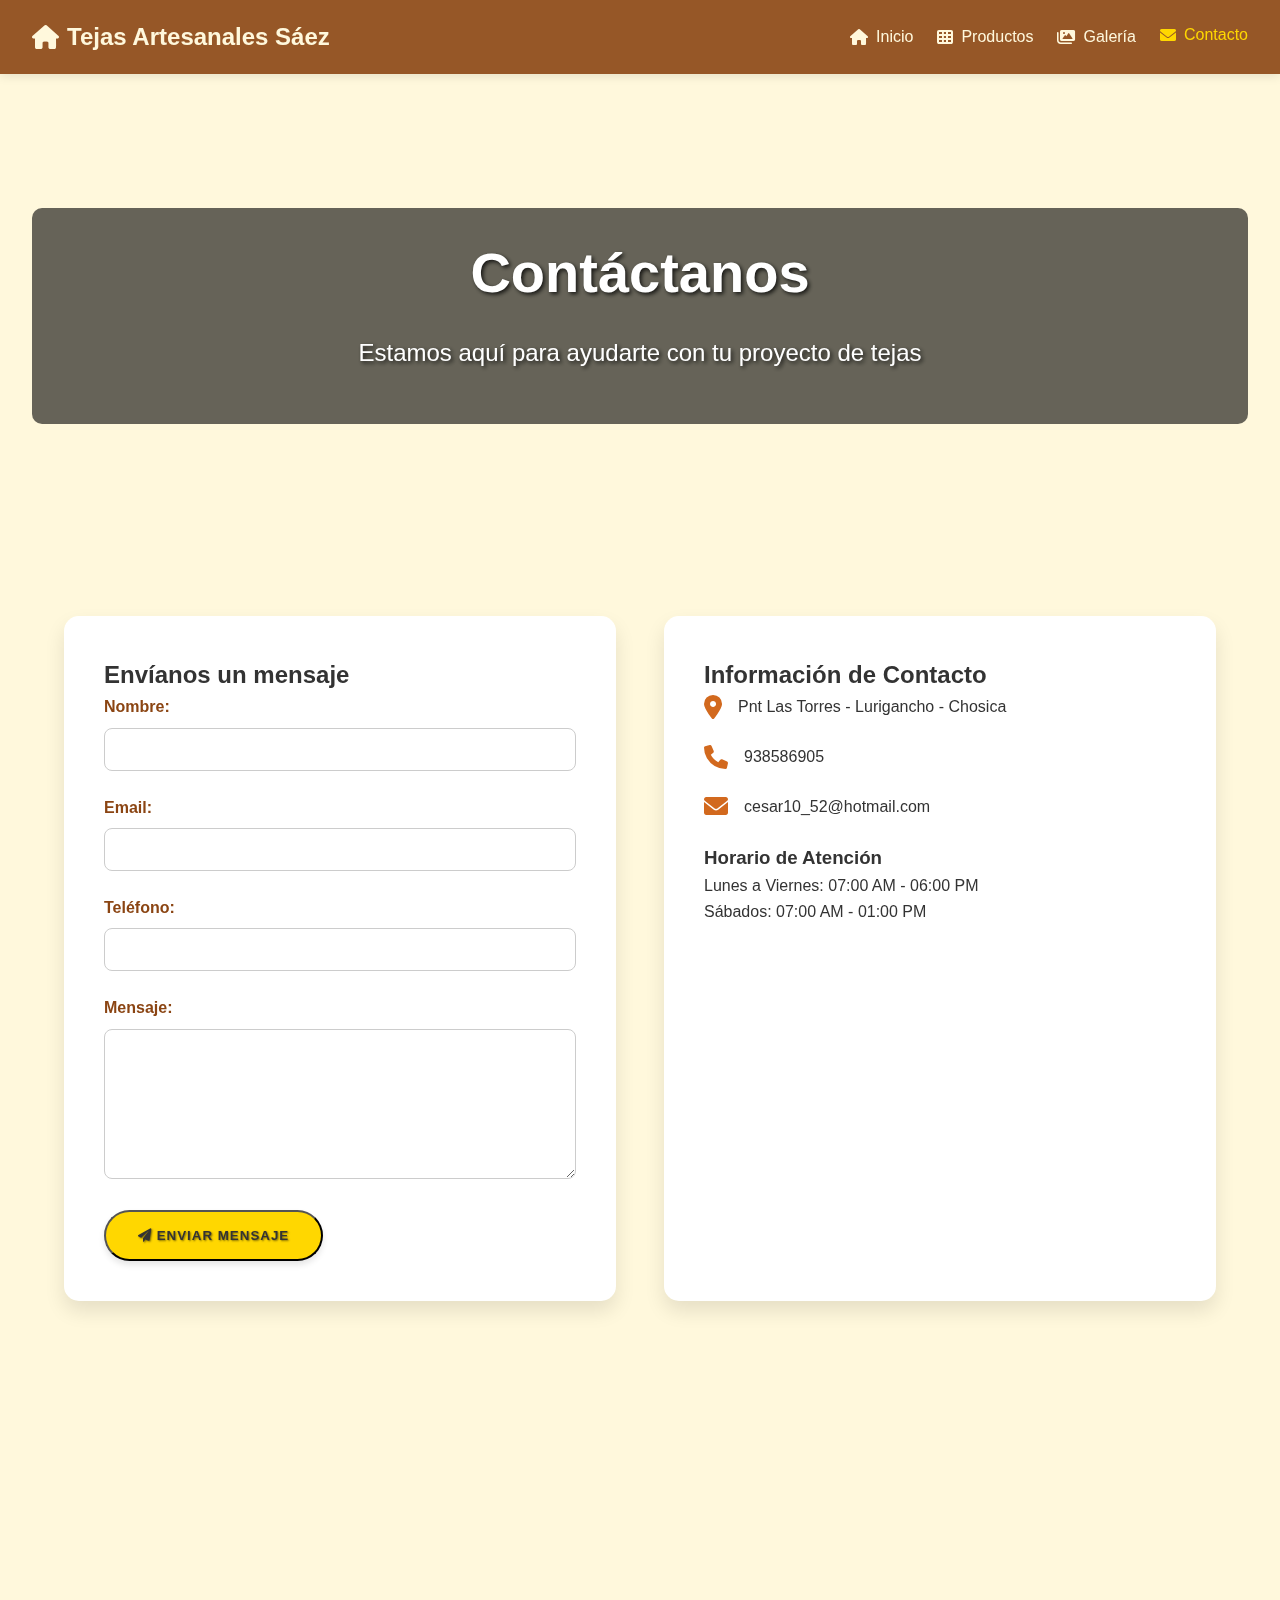
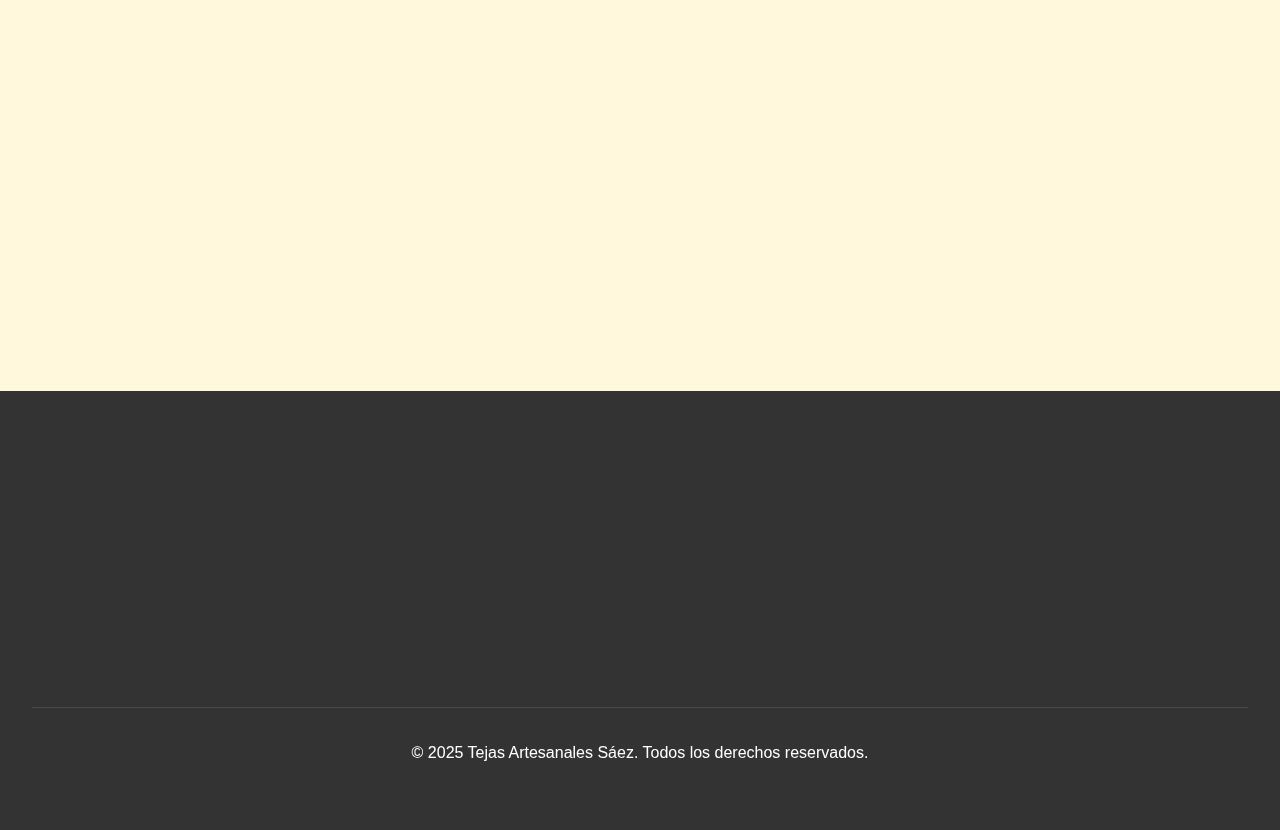
==== contacto.html @ ce658ca9 "Subiendo mi página web" ====
<!DOCTYPE html>
<html lang="es">
<head>
    <meta charset="UTF-8">
    <meta name="viewport" content="width=device-width, initial-scale=1.0">
    <title>Tejas Artesanales - Contacto</title>
    <link rel="stylesheet" href="estilos.css">
    <link rel="stylesheet" href="https://cdnjs.cloudflare.com/ajax/libs/font-awesome/6.0.0-beta3/css/all.min.css">
    <link href="https://unpkg.com/aos@2.3.1/dist/aos.css" rel="stylesheet">
</head>
<body>
    <header>
        <nav>
            <div class="logo">
                <i class="fas fa-home"></i>
                Tejas Artesanales Sáez
            </div>
            <ul class="menu">
                <li><a href="index.html"><i class="fas fa-home"></i> Inicio</a></li>
                <li><a href="productos.html"><i class="fas fa-th"></i> Productos</a></li>
                <li><a href="galeria.html"><i class="fas fa-images"></i> Galería</a></li>
                <li><a href="contacto.html" class="activo"><i class="fas fa-envelope"></i> Contacto</a></li>
            </ul>
            <div class="menu-movil">
                <i class="fas fa-bars"></i>
            </div>
        </nav>
    </header>

    <main>
        <section class="hero contacto-hero">
            <div class="hero-content" data-aos="fade-up">
                <h1>Contáctanos</h1>
                <p>Estamos aquí para ayudarte con tu proyecto de tejas</p>
            </div>
        </section>

        <section class="contacto-contenido">
            <div class="container">
                <div class="contacto-grid">
                    <div class="formulario-contacto" data-aos="fade-right">
                        <h2>Envíanos un mensaje</h2>
                        <form id="formulario-contacto">
                            <div class="campo-formulario">
                                <label for="nombre">Nombre:</label>
                                <input type="text" id="nombre" name="nombre" required>
                            </div>
                            <div class="campo-formulario">
                                <label for="email">Email:</label>
                                <input type="email" id="email" name="email" required>
                            </div>
                            <div class="campo-formulario">
                                <label for="telefono">Teléfono:</label>
                                <input type="tel" id="telefono" name="telefono">
                            </div>
                            <div class="campo-formulario">
                                <label for="mensaje">Mensaje:</label>
                                <textarea id="mensaje" name="mensaje" required></textarea>
                            </div>
                            <button type="submit" class="btn-principal"><i class="fas fa-paper-plane"></i> Enviar Mensaje</button>
                        </form>
                    </div>
                    <div class="info-contacto" data-aos="fade-left">
                        <h2>Información de Contacto</h2>
                        <ul>
                            <li><i class="fas fa-map-marker-alt"></i> Pnt Las Torres - Lurigancho - Chosica</li>
                            <li><i class="fas fa-phone"></i> 938586905</li>
                            <li><i class="fas fa-envelope"></i> cesar10_52@hotmail.com</li>
                        </ul>
                        <h3>Horario de Atención</h3>
                        <p>Lunes a Viernes: 07:00 AM - 06:00 PM</p>
                        <p>Sábados: 07:00 AM - 01:00 PM</p>
                    </div>
                </div>
            </div>
        </section>

        <section class="mapa" data-aos="zoom-in">
            <div class="map-container">
                <iframe src="https://www.google.com/maps/embed?pb=!1m18!1m12!1m3!1d487.8236765946471!2d-76.91838519786542!3d-12.002887112597382!2m3!1f0!2f0!3f0!3m2!1i1024!2i768!4f13.1!3m3!1m2!1s0x9105c5800a566ac7%3A0xb0b5eb78e31c6f57!2sPUENTE%20LAS%20TORRES!5e0!3m2!1ses-419!2spe!4v1739233229755!5m2!1ses-419!2spe" 
                    loading="lazy" 
                    referrerpolicy="no-referrer-when-downgrade">
                </iframe>
            </div>            
        </section>
    </main>

    <footer>
        <div class="footer-contenido">
            <div class="footer-seccion" data-aos="fade-right">
                <h3>Tejas Artesanales Sáez</h3>
                <p>Creando belleza y protección para tu hogar desde 1990.</p>
            </div>
            <div class="footer-seccion" data-aos="fade-up">
                <h3>Enlaces Rápidos</h3>
                <ul>
                    <li><a href="index.html"><i class="fas fa-home"></i> Inicio</a></li>
                    <li><a href="productos.html"><i class="fas fa-th"></i> Productos</a></li>
                    <li><a href="galeria.html"><i class="fas fa-images"></i> Galería</a></li>
                    <li><a href="contacto.html"><i class="fas fa-envelope"></i> Contacto</a></li>
                </ul>
            </div>
            <div class="footer-seccion" data-aos="fade-up">
                <h3>Contacto</h3>
                <p><i class="fas fa-envelope"></i> cesar10_52@hotmail.com</p>
                <p><i class="fas fa-phone"></i> 938586905</p>
                <p><i class="fas fa-phone"></i> 934498803</p>
            </div>
        </div>
        <div class="footer-inferior">
            <p>&copy; 2025 Tejas Artesanales Sáez. Todos los derechos reservados.</p>
        </div>
    </footer>

    <script src="https://unpkg.com/aos@2.3.1/dist/aos.js"></script>
    <script src="script.js"></script>
</body>
</html>
---- estilos.css ----
/* Estilos generales */
:root {
    --color-primario: #8B4513;
    --color-secundario: #D2691E;
    --color-acento: #FFD700;
    --color-fondo: #FFF8DC;
    --color-texto: #333;
    --color-blanco: #FFFFFF;
    --color-gris-claro: #F5F5F5;
    --color-gris-oscuro: #333333;
}

* {
    margin: 0;
    padding: 0;
    box-sizing: border-box;
}

body {
    font-family: 'Arial', sans-serif;
    line-height: 1.6;
    color: var(--color-texto);
    background-color: var(--color-fondo);
}

.container {
    width: 90%;
    max-width: 1200px;
    margin: 0 auto;
}

/* Encabezado y navegación */
header {
    background-color: rgba(139, 69, 19, 0.9);
    padding: 1rem 0;
    position: fixed;
    width: 100%;
    top: 0;
    z-index: 1000;
    box-shadow: 0 2px 10px rgba(0, 0, 0, 0.1);
    transition: all 0.5s ease;
}

header.scrolled {
    background-color: rgba(139, 69, 19, 0.95);
    padding: 0.5rem 0;
}

nav {
    display: flex;
    justify-content: space-between;
    align-items: center;
    padding: 0 2rem;
}

.logo {
    font-size: 1.5rem;
    font-weight: bold;
    color: var(--color-fondo);
    display: flex;
    align-items: center;
    transition: all 0.3s ease;
}

.logo i {
    margin-right: 0.5rem;
    transition: transform 0.3s ease;
}

.logo:hover i {
    transform: rotate(360deg);
}

.menu {
    display: flex;
    list-style: none;
}

.menu li {
    margin-left: 1.5rem;
}

.menu a {
    color: var(--color-fondo);
    text-decoration: none;
    transition: all 0.3s ease;
    display: flex;
    align-items: center;
    position: relative;
    padding: 0.5rem 0;
}

.menu a i {
    margin-right: 0.5rem;
}

.menu a::after {
    content: '';
    position: absolute;
    bottom: 0;
    left: 0;
    width: 0;
    height: 2px;
    background-color: var(--color-acento);
    transition: width 0.3s ease;
}

.menu a:hover::after, .menu a.activo::after {
    width: 100%;
}

.menu a:hover, .menu a.activo {
    color: var(--color-acento);
    transform: translateY(-2px);
}

.menu-movil {
    display: none;
    color: var(--color-fondo);
    font-size: 1.5rem;
    cursor: pointer;
    transition: all 0.3s ease;
}

.menu-movil:hover {
    color: var(--color-acento);
    transform: scale(1.1);
}

/* Secciones principales */
main {
    margin-top: 80px;
}

.hero {
    position: relative;
    color: var(--color-blanco);
    text-align: center;
    padding: 8rem 2rem;
    overflow: hidden;
}

.hero::before {
    content: '';
    position: absolute;
    top: 0;
    left: 0;
    width: 100%;
    height: 100%;
    background-image: url('https://www.niasa.com.mx/wp-content/uploads/2021/08/Colocacion-de-teja-en-techos-con-Admaster-Teja-y-Block-de-Niasa-2-blog-niasa-1024x683.jpg');
    background-size: cover;
    background-position: center;
    background-attachment: fixed;
    filter: brightness(0.7);
    z-index: -1;
    animation: zoomBackground 20s infinite alternate;
}

@keyframes zoomBackground {
    0% {
        transform: scale(1);
    }
    100% {
        transform: scale(1.1);
    }
}

.hero-content {
    position: relative;
    z-index: 1;
}

.hero h1 {
    font-size: 3.5rem;
    margin-bottom: 1rem;
    text-shadow: 2px 2px 4px rgba(0, 0, 0, 0.5);
    animation: fadeInUp 1s ease;
}

.hero p {
    font-size: 1.5rem;
    margin-bottom: 2rem;
    text-shadow: 1px 1px 2px rgba(0, 0, 0, 0.5);
    animation: fadeInUp 1s ease 0.5s both;
}

@keyframes fadeInUp {
    from {
        opacity: 0;
        transform: translateY(20px);
    }
    to {
        opacity: 1;
        transform: translateY(0);
    }
}

.btn-principal, .btn-secundario {
    display: inline-block;
    padding: 1rem 2rem;
    border-radius: 50px;
    text-decoration: none;
    font-weight: bold;
    transition: all 0.3s ease;
    text-transform: uppercase;
    letter-spacing: 1px;
    position: relative;
    overflow: hidden;
    z-index: 1;
}

.btn-principal {
    background-color: var(--color-acento);
    color: var(--color-texto);
    box-shadow: 0 4px 6px rgba(0, 0, 0, 0.1);
}

.btn-secundario {
    background-color: transparent;
    color: var(--color-blanco);
    border: 2px solid var(--color-blanco);
}

.btn-principal::before, .btn-secundario::before {
    content: '';
    position: absolute;
    top: 0;
    left: -100%;
    width: 100%;
    height: 100%;
    background: linear-gradient(120deg, transparent, rgba(255, 255, 255, 0.3), transparent);
    transition: all 0.5s ease;
    z-index: -1;
}

.btn-principal:hover::before, .btn-secundario:hover::before {
    left: 100%;
}

.btn-principal:hover, .btn-secundario:hover {
    transform: translateY(-3px);
    box-shadow: 0 6px 8px rgba(0, 0, 0, 0.2);
}

/* Características */
.caracteristicas {
    padding: 6rem 2rem;
    background-color: var(--color-blanco);
    position: relative;
    overflow: hidden;
}

.caracteristicas::before {
    content: '';
    position: absolute;
    top: -50px;
    left: -50px;
    width: 100px;
    height: 100px;
    background-color: var(--color-acento);
    border-radius: 50%;
    opacity: 0.1;
}

.caracteristicas::after {
    content: '';
    position: absolute;
    bottom: -50px;
    right: -50px;
    width: 150px;
    height: 150px;
    background-color: var(--color-secundario);
    border-radius: 50%;
    opacity: 0.1;
}

.caracteristicas h2 {
    text-align: center;
    margin-bottom: 3rem;
    font-size: 2.5rem;
    color: var(--color-primario);
    position: relative;
}

.caracteristicas h2::after {
    content: '';
    position: absolute;
    bottom: -10px;
    left: 50%;
    transform: translateX(-50%);
    width: 50px;
    height: 3px;
    background-color: var(--color-acento);
}

.caracteristicas-grid {
    display: grid;
    grid-template-columns: repeat(auto-fit, minmax(300px, 1fr));
    gap: 3rem;
}

.caracteristica {
    text-align: center;
    padding: 2rem;
    background-color: var(--color-gris-claro);
    border-radius: 15px;
    box-shadow: 0 10px 20px rgba(0, 0, 0, 0.1);
    transition: all 0.3s ease;
    position: relative;
    overflow: hidden;
}

.caracteristica::before {
    content: '';
    position: absolute;
    top: -50%;
    left: -50%;
    width: 200%;
    height: 200%;
    background: radial-gradient(circle, rgba(255,255,255,0.8) 0%, rgba(255,255,255,0) 70%);
    transform: rotate(45deg);
    transition: all 0.5s ease;
    opacity: 0;
}

.caracteristica:hover::before {
    opacity: 1;
    transform: rotate(45deg) translate(50%, 50%);
}

.caracteristica:hover {
    transform: translateY(-10px) scale(1.03);
    box-shadow: 0 15px 30px rgba(0, 0, 0, 0.2);
}

.caracteristica i {
    font-size: 3rem;
    color: var(--color-secundario);
    margin-bottom: 1.5rem;
    transition: all 0.3s ease;
}

.caracteristica:hover i {
    transform: scale(1.2);
    color: var(--color-primario);
}

.caracteristica h3 {
    font-size: 1.5rem;
    margin-bottom: 1rem;
    color: var(--color-primario);
    transition: all 0.3s ease;
}

.caracteristica:hover h3 {
    color: var(--color-secundario);
}

/* Llamada a la acción */
.cta {
    background-color: var(--color-secundario);
    color: var(--color-blanco);
    text-align: center;
    padding: 6rem 2rem;
    position: relative;
    overflow: hidden;
}

.cta::before {
    content: '';
    position: absolute;
    top: -50%;
    left: -50%;
    width: 200%;
    height: 200%;
    background: radial-gradient(circle, rgba(255,255,255,0.2) 0%, rgba(255,255,255,0) 70%);
    transform: rotate(45deg);
    z-index: 1;
    animation: ctaGlow 10s infinite linear;
}

@keyframes ctaGlow {
    0% {
        transform: rotate(0deg);
    }
    100% {
        transform: rotate(360deg);
    }
}

.cta h2 {
    font-size: 3rem;
    margin-bottom: 1rem;
    position: relative;
    z-index: 2;
}

.cta p {
    font-size: 1.5rem;
    margin-bottom: 2rem;
    position: relative;
    z-index: 2;
}

/* Footer */
footer {
    background-color: var(--color-gris-oscuro);
    color: var(--color-blanco);
    padding: 4rem 2rem;
    position: relative;
    overflow: hidden;
}

footer::before {
    content: '';
    position: absolute;
    top: 0;
    left: 0;
    width: 100%;
    height: 100%;
    background: url('ruta-a-tu-imagen-de-textura.jpg');
    opacity: 0.05;
    z-index: 0;
}

.footer-contenido {
    display: flex;
    justify-content: space-between;
    flex-wrap: wrap;
    position: relative;
    z-index: 1;
}

.footer-seccion {
    flex: 1;
    margin-bottom: 2rem;
    min-width: 200px;
}

.footer-seccion h3 {
    margin-bottom: 1rem;
    font-size: 1.5rem;
    color: var(--color-acento);
    position: relative;
    display: inline-block;
}

.footer-seccion h3::after {
    content: '';
    position: absolute;
    bottom: -5px;
    left: 0;
    width: 0;
    height: 2px;
    background-color: var(--color-acento);
    transition: width 0.3s ease;
}

.footer-seccion:hover h3::after {
    width: 100%;
}

.footer-seccion ul {
    list-style: none;
}

.footer-seccion ul li {
    margin-bottom: 0.5rem;
}

.footer-seccion a {
    color: var(--color-blanco);
    text-decoration: none;
    transition: all 0.3s ease;
    display: inline-block;
}

.footer-seccion a:hover {
    color: var(--color-acento);
    transform: translateX(5px);
}

.redes-sociales a {
    display: inline-block;
    margin-right: 1rem;
    font-size: 1.5rem;
    color: var(--color-blanco);
    transition: all 0.3s ease;
}

.redes-sociales a:hover {
    color: var(--color-acento);
    transform: translateY(-3px) scale(1.2);
}

.footer-inferior {
    text-align: center;
    margin-top: 2rem;
    padding-top: 2rem;
    border-top: 1px solid rgba(255, 255, 255, 0.1);
    position: relative;
    z-index: 1;
}

/* Página de Productos */
.productos-hero {
    background-image: url('https://example.com/imagen-productos.jpg');
    background-size: cover;
    background-position: center;
    background-attachment: fixed;
}

.catalogo {
    padding: 4rem 0;
    background-color: var(--color-fondo);
}

.filtros {
    display: flex;
    justify-content: center;
    margin-bottom: 2rem;
    flex-wrap: wrap;
}

.filtro-btn {
    background-color: var(--color-gris-claro);
    border: none;
    padding: 0.8rem 1.5rem;
    margin: 0.5rem;
    cursor: pointer;
    transition: all 0.3s ease;
    border-radius: 25px;
    font-weight: bold;
    color: var(--color-texto);
    box-shadow: 0 2px 5px rgba(0, 0, 0, 0.1);
}

.filtro-btn:hover {
    background-color: var(--color-acento);
    color: var(--color-blanco);
    transform: translateY(-2px);
    box-shadow: 0 4px 8px rgba(0, 0, 0, 0.2);
}

.filtro-btn.activo {
    background-color: var(--color-primario);
    color: var(--color-blanco);
}

.productos-grid {
    display: grid;
    grid-template-columns: repeat(auto-fit, minmax(250px, 1fr));
    gap: 2rem;
}

.producto {
    background-color: var(--color-blanco);
    border-radius: 15px;
    overflow: hidden;
    box-shadow: 0 4px 10px rgba(0, 0, 0, 0.1);
    transition: all 0.3s ease;
    position: relative;
}

.producto:hover {
    transform: translateY(-10px);
    box-shadow: 0 10px 20px rgba(0, 0, 0, 0.2);
}

.producto img {
    width: 100%;
    height: 250px;
    object-fit: cover;
    transition: all 0.5s ease;
}

.producto:hover img {
    transform: scale(1.1);
}

.producto-info {
    padding: 1.5rem;
}

.producto h3 {
    font-size: 1.4rem;
    margin-bottom: 0.5rem;
    color: var(--color-primario);
}

.producto p {
    color: var(--color-texto);
    font-size: 0.9rem;
    margin-bottom: 1rem;
}

.btn-producto {
    display: inline-block;
    background-color: var(--color-secundario);
    color: var(--color-blanco);
    padding: 0.7rem 1.5rem;
    text-decoration: none;
    border-radius: 25px;
    transition: all 0.3s ease;
    font-weight: bold;
}

.btn-producto:hover {
    background-color: var(--color-primario);
    transform: translateY(-2px);
}

/* Página de Galería */
.galeria-hero {
    background-image: url('https://example.com/imagen-galeria.jpg');
    background-size: cover;
    background-position: center;
    background-attachment: fixed;
}

.galeria {
    padding: 4rem 0;
    background-color: var(--color-fondo);
}

.galeria-grid {
    display: grid;
    grid-template-columns: repeat(auto-fit, minmax(300px, 1fr));
    gap: 1.5rem;
}

.galeria-item {
    position: relative;
    overflow: hidden;
    border-radius: 15px;
    box-shadow: 0 4px 10px rgba(0, 0, 0, 0.1);
    transition: all 0.3s ease;
}

.galeria-item:hover {
    transform: scale(1.03);
    box-shadow: 0 10px 20px rgba(0, 0, 0, 0.2);
}

.galeria-item img {
    width: 100%;
    height: 100%;
    object-fit: cover;
    transition: all 0.5s ease;
}

.galeria-item:hover img {
    transform: scale(1.1);
}

.galeria-overlay {
    position: absolute;
    bottom: 0;
    left: 0;
    right: 0;
    background-color: rgba(0, 0, 0, 0.7);
    color: var(--color-blanco);
    padding: 1.5rem;
    transform: translateY(100%);
    transition: transform 0.3s ease;
}

.galeria-item:hover .galeria-overlay {
    transform: translateY(0);
}

.galeria-overlay h3 {
    margin-bottom: 0.5rem;
    font-size: 1.2rem;
}

.galeria-overlay p {
    font-size: 0.9rem;
}

/* Página de Contacto */
.contacto-hero {
    background-image: url('https://example.com/imagen-contacto.jpg');
    background-size: cover;
    background-position: center;
    background-attachment: fixed;
}

.contacto-contenido {
    padding: 4rem 0;
    background-color: var(--color-fondo);
}

.contacto-grid {
    display: grid;
    grid-template-columns: 1fr 1fr;
    gap: 3rem;
}

.formulario-contacto, .info-contacto {
    background-color: var(--color-blanco);
    padding: 2.5rem;
    border-radius: 15px;
    box-shadow: 0 10px 20px rgba(0, 0, 0, 0.1);
}

.campo-formulario {
    margin-bottom: 1.5rem;
}

.campo-formulario label {
    display: block;
    margin-bottom: 0.5rem;
    font-weight: bold;
    color: var(--color-primario);
}

.campo-formulario input,
.campo-formulario textarea {
    width: 100%;
    padding: 0.8rem;
    border: 1px solid #ccc;
    border-radius: 8px;
    transition: all 0.3s ease;
}

.campo-formulario input:focus,
.campo-formulario textarea:focus {
    border-color: var(--color-secundario);
    box-shadow: 0 0 0 2px rgba(210, 105, 30, 0.2);
}

.campo-formulario textarea {
    height: 150px;
    resize: vertical;
}

.info-contacto ul {
    list-style-type: none;
    padding: 0;
}

.info-contacto li {
    margin-bottom: 1.5rem;
    display: flex;
    align-items: center;
}

.info-contacto i {
    margin-right: 1rem;
    font-size: 1.5rem;
    color: var(--color-secundario);
}

.mapa {
    padding: 4rem 0;
    background-color: var(--color-gris-claro);
}

#mapa-container {
    height: 400px;
    border-radius: 15px;
    overflow: hidden;
    box-shadow: 0 10px 20px rgba(0, 0, 0, 0.1);
}

/* Responsive */
@media (max-width: 768px) {
    .menu {
        display: none;
        position: absolute;
        top: 100%;
        left: 0;
        right: 0;
        background-color: var(--color-primario);
        flex-direction: column;
        align-items: center;
        padding: 1rem 0;
        box-shadow: 0 5px 10px rgba(0, 0, 0, 0.1);
    }

    .menu.activo {
        display: flex;
    }

    .menu li {
        margin: 1rem 0;
    }

    .menu-movil {
        display: block;
    }

    .caracteristicas-grid,
    .contacto-grid {
        grid-template-columns: 1fr;
    }

    .footer-contenido {
        flex-direction: column;
    }

    .hero h1 {
        font-size: 2.5rem;
    }

    .hero p {
        font-size: 1.2rem;
    }
}

/* Animaciones y efectos especiales */
@keyframes float {
    0% {
        transform: translateY(0px);
    }
    50% {
        transform: translateY(-10px);
    }
    100% {
        transform: translateY(0px);
    }
}

.caracteristica i {
    animation: float 3s ease-in-out infinite;
}

/* Efectos de scroll */
.fade-in {
    opacity: 0;
    transform: translateY(20px);
    transition: opacity 0.5s ease, transform 0.5s ease;
}

.fade-in.visible {
    opacity: 1;
    transform: translateY(0);
}

/* Estilos adicionales para mejorar la accesibilidad */
.sr-only {
    position: absolute;
    width: 1px;
    height: 1px;
    padding: 0;
    margin: -1px;
    overflow: hidden;
    clip: rect(0, 0, 0, 0);
    white-space: nowrap;
    border-width: 0;
}

/* Mejoras en el contraste para una mejor legibilidad */
.hero h1,
.hero p,
.cta h2,
.cta p {
    text-shadow: 2px 2px 4px rgba(0, 0, 0, 0.8);
}

.btn-principal,
.btn-secundario,
.btn-producto {
    text-shadow: 1px 1px 2px rgba(0, 0, 0, 0.5);
}

/* Transiciones suaves para todos los elementos interactivos */
a, button, input, textarea {
    transition: all 0.3s ease;
}

/* Efecto de brillo para los botones principales */
.btn-principal::after {
    content: '';
    position: absolute;
    top: -50%;
    left: -50%;
    width: 200%;
    height: 200%;
    background: linear-gradient(to right, rgba(255,255,255,0) 0%, rgba(255,255,255,0.3) 50%, rgba(255,255,255,0) 100%);
    transform: rotate(30deg);
    transition: all 0.5s ease;
    opacity: 0;
}

.btn-principal:hover::after {
    left: 100%;
    opacity: 1;
}

/* Efecto de ondulación para los elementos de la galería */
.galeria-item::after {
    content: '';
    position: absolute;
    top: 50%;
    left: 50%;
    width: 0;
    height: 0;
    background: radial-gradient(circle, rgba(255,255,255,0.7) 0%, rgba(255,255,255,0) 70%);
    transform: translate(-50%, -50%);
    transition: all 0.5s ease;
    opacity: 0;
    border-radius: 50%;
}

.galeria-item:hover::after {
    width: 200%;
    height: 200%;
    opacity: 1;
}

/* Mejora en la visibilidad del texto sobre imágenes */
.hero-content,
.galeria-overlay,
.producto-info {
    background-color: rgba(0, 0, 0, 0.5);
    padding: 20px;
    border-radius: 10px;
}

/* Efecto de paralaje suave para los fondos */
.hero::before,
.productos-hero,
.galeria-hero,
.contacto-hero {
    background-attachment: fixed;
    background-position: center;
    background-repeat: no-repeat;
    background-size: cover;
}

/* Animación de carga para los elementos de la página */
@keyframes fadeInUp {
    from {
        opacity: 0;
        transform: translateY(20px);
    }
    to {
        opacity: 1;
        transform: translateY(0);
    }
}

.caracteristica,
.producto,
.galeria-item,
.formulario-contacto,
.info-contacto {
    animation: fadeInUp 0.5s ease-out;
}

/* Mejora en la interactividad de los formularios */
.campo-formulario input:focus,
.campo-formulario textarea:focus {
    outline: none;
    box-shadow: 0 0 0 3px rgba(255, 215, 0, 0.5);
}

/* Efecto de hover para los elementos del footer */
.footer-seccion a:hover {
    text-decoration: underline;
    color: var(--color-acento);
}

/* Animación para el logo */
@keyframes rotateLogo {
    0% {
        transform: rotate(0deg);
    }
    100% {
        transform: rotate(360deg);
    }
}

.logo:hover i {
    animation: rotateLogo 1s linear;
}

/* Mejora en la visibilidad de los textos sobre imágenes */
.hero-content,
.galeria-overlay,
.producto-info {
    background-color: rgba(0, 0, 0, 0.6);
    padding: 20px;
    border-radius: 10px;
}

/* Efecto de zoom suave para las imágenes en hover */
.producto img,
.galeria-item img {
    transition: transform 0.5s ease;
}

.producto:hover img,
.galeria-item:hover img {
    transform: scale(1.1);
}

/* Animación de pulso para los botones CTA */
@keyframes pulse {
    0% {
        transform: scale(1);
    }
    50% {
        transform: scale(1.05);
    }
    100% {
        transform: scale(1);
    }
}

.btn-principal:hover,
.btn-secundario:hover {
    animation: pulse 1s infinite;
}

/* Efecto de subrayado animado para los enlaces del menú */
.menu a::after {
    content: '';
    position: absolute;
    bottom: -5px;
    left: 0;
    width: 0;
    height: 2px;
    background-color: var(--color-acento);
    transition: width 0.3s ease;
}

.menu a:hover::after,
.menu a.activo::after {
    width: 100%;
}

/* Mejora en la legibilidad del texto en dispositivos móviles */
@media (max-width: 768px) {
    body {
        font-size: 16px;
    }

    .hero h1 {
        font-size: 2.5rem;
    }

    .hero p {
        font-size: 1.2rem;
    }

    .caracteristica,
    .producto,
    .galeria-item {
        margin-bottom: 2rem;
    }
}

/* Efecto de desenfoque para el fondo del menú móvil */
@media (max-width: 768px) {
    .menu.activo {
        backdrop-filter: blur(10px);
        background-color: rgba(139, 69, 19, 0.9);
    }
}

/* Animación de entrada para los elementos del footer */
.footer-seccion {
    opacity: 0;
    transform: translateY(20px);
    animation: fadeInUp 0.5s ease forwards;
    animation-delay: calc(var(--footer-item-index) * 0.1s);
}

/* Asegúrate de agregar un índice a cada elemento del footer para la animación */
.footer-seccion:nth-child(1) { --footer-item-index: 1; }
.footer-seccion:nth-child(2) { --footer-item-index: 2; }
.footer-seccion:nth-child(3) { --footer-item-index: 3; }
.footer-seccion:nth-child(4) { --footer-item-index: 4; }

/* Efecto de brillo para los iconos de redes sociales */
.redes-sociales a::before {
    content: '';
    position: absolute;
    top: -50%;
    left: -50%;
    width: 200%;
    height: 200%;
    background: rgba(255, 255, 255, 0.1);
    transform: rotate(45deg);
    z-index: -1;
    transition: all 0.3s ease;
}

.redes-sociales a:hover::before {
    left: 100%;
}

/* Mejora en la accesibilidad del formulario de contacto */
.campo-formulario input:focus,
.campo-formulario textarea:focus {
    outline: 2px solid var(--color-acento);
    outline-offset: 2px;
}

/* Animación para el botón de envío del formulario */
@keyframes shake {
    0%, 100% { transform: translateX(0); }
    25% { transform: translateX(-5px); }
    75% { transform: translateX(5px); }
}

.btn-enviar:hover {
    animation: shake 0.5s ease;
}

/* Efecto de hover para las imágenes de la galería */
.galeria-item::before {
    content: '';
    position: absolute;
    top: 0;
    left: 0;
    right: 0;
    bottom: 0;
    background: rgba(210, 105, 30, 0.2);
    opacity: 0;
    transition: opacity 0.3s ease;
}

.galeria-item:hover::before {
    opacity: 1;
}

/* Mejora en la visualización de los productos */
.producto {
    perspective: 1000px;
}

.producto-inner {
    transition: transform 0.6s;
    transform-style: preserve-3d;
}

.producto:hover .producto-inner {
    transform: rotateY(10deg);
}

/* Efecto de desplazamiento suave para los enlaces internos */
html {
    scroll-behavior: smooth;
}

/* Mejora en la interactividad de los botones de filtro */
.filtro-btn {
    position: relative;
    overflow: hidden;
}

.filtro-btn::after {
    content: '';
    position: absolute;
    top: 50%;
    left: 50%;
    width: 0;
    height: 0;
    background: rgba(255, 255, 255, 0.2);
    border-radius: 50%;
    transform: translate(-50%, -50%);
    transition: width 0.3s ease, height 0.3s ease;
}

.filtro-btn:active::after {
    width: 200px;
    height: 200px;
}

/* Animación para el mapa de contacto */
@keyframes mapFadeIn {
    from { opacity: 0; transform: translateY(20px); }
    to { opacity: 1; transform: translateY(0); }
}

#mapa-container {
    animation: mapFadeIn 1s ease-out;
}

/* Mejora en la visualización de las características */
.caracteristica {
    transition: all 0.3s ease;
}

.caracteristica:hover {
    transform: translateY(-10px) scale(1.05);
    box-shadow: 0 15px 30px rgba(0, 0, 0, 0.2);
}

/* Efecto de paralaje para el fondo del hero */
.hero {
    background-attachment: fixed;
    background-position: center;
    background-repeat: no-repeat;
    background-size: cover;
}

/* Animación para el logo en el encabezado */
@keyframes logoSpin {
    from { transform: rotateY(0deg); }
    to { transform: rotateY(360deg); }
}

.logo:hover {
    animation: logoSpin 1s linear;
}

/* Mejora en la visualización de los testimonios */
.testimonio {
    position: relative;
    overflow: hidden;
}

.testimonio::after {
    content: '\201D';
    position: absolute;
    bottom: -20px;
    right: 20px;
    font-size: 80px;
    color: rgba(210, 105, 30, 0.1);
    font-family: serif;
}

/* Efecto de hover para los enlaces del footer */
.footer-seccion a {
    position: relative;
}

.footer-seccion a::after {
    content: '';
    position: absolute;
    bottom: -2px;
    left: 0;
    width: 0;
    height: 1px;
    background-color: var(--color-acento);
    transition: width 0.3s ease;
}

.footer-seccion a:hover::after {
    width: 100%;
}

/* Animación para el botón de scroll hacia arriba */
.scroll-top {
    opacity: 0;
    visibility: hidden;
    transition: opacity 0.3s ease, visibility 0.3s ease;
}

.scroll-top.visible {
    opacity: 1;
    visibility: visible;
}

/* Mejora en la interactividad de los campos del formulario */
.campo-formulario input,
.campo-formulario textarea {
    transition: border-color 0.3s ease, box-shadow 0.3s ease;
}

.campo-formulario input:focus,
.campo-formulario textarea:focus {
    border-color: var(--color-acento);
    box-shadow: 0 0 0 3px rgba(210, 105, 30, 0.2);
}

/* Animación para los iconos de las características */
@keyframes iconPulse {
    0% { transform: scale(1); }
    50% { transform: scale(1.1); }
    100% { transform: scale(1); }
}

.caracteristica i {
    animation: iconPulse 2s infinite;
}

/* Efecto de hover para las imágenes de la galería */
.galeria-item img {
    transition: transform 0.3s ease, filter 0.3s ease;
}

.galeria-item:hover img {
    transform: scale(1.1);
    filter: brightness(0.8);
}

/* Mejora en la visualización de los precios de los productos */
.producto-precio {
    font-size: 1.2em;
    font-weight: bold;
    color: var(--color-acento);
    transition: transform 0.3s ease;
}

.producto:hover .producto-precio {
    transform: scale(1.1);
}

/* Animación para el menú móvil */
@keyframes slideIn {
    from { transform: translateX(-100%); }
    to { transform: translateX(0); }
}

@media (max-width: 768px) {
    .menu.activo {
        animation: slideIn 0.3s ease-out;
    }
}

/* Mejora en la accesibilidad del formulario */
.campo-formulario label {
    transition: color 0.3s ease;
}

.campo-formulario input:focus + label,
.campo-formulario textarea:focus + label {
    color: var(--color-acento);
}

/* Efecto de hover para los botones de redes sociales */
.redes-sociales a {
    transition: transform 0.3s ease, color 0.3s ease;
}

.redes-sociales a:hover {
    transform: translateY(-5px) scale(1.1);
    color: var(--color-acento);
}

/* Animación para el loader de la página */
@keyframes loader {
    0% { transform: rotate(0deg); }
    100% { transform: rotate(360deg); }
}

.loader {
    border: 5px solid #f3f3f3;
    border-top: 5px solid var(--color-acento);
    border-radius: 50%;
    width: 50px;
    height: 50px;
    animation: loader 1s linear infinite;
}

/* Mejora en la visualización de las secciones */
.seccion {
    opacity: 0;
    transform: translateY(20px);
    transition: opacity 0.5s ease, transform 0.5s ease;
}

.seccion.visible {
    opacity: 1;
    transform: translateY(0);
}

/* Efecto de parallax para imágenes de fondo */
.parallax {
    background-attachment: fixed;
    background-position: center;
    background-repeat: no-repeat;
    background-size: cover;
}

/* Animación para el botón de menú en móviles */
@keyframes menuBounce {
    0%, 20%, 50%, 80%, 100% { transform: translateY(0); }
    40% { transform: translateY(-10px); }
    60% { transform: translateY(-5px); }
}

.menu-movil {
    animation: menuBounce 2s infinite;
}

/* Mejora en la interactividad de los elementos del footer */
.footer-seccion {
    transition: transform 0.3s ease;
}

.footer-seccion:hover {
    transform: translateY(-5px);
}

/* Efecto de hover para los testimonios */
.testimonio {
    transition: box-shadow 0.3s ease, transform 0.3s ease;
}

.testimonio:hover {
    box-shadow: 0 10px 20px rgba(0, 0, 0, 0.1);
    transform: translateY(-5px);
}

/* Animación para el título principal */
@keyframes titleAnimation {
    0% { opacity: 0; transform: translateY(-20px); }
    100% { opacity: 1; transform: translateY(0); }
}

.hero h1 {
    animation: titleAnimation 1s ease-out;
}

/* Mejora en la visualización de los iconos de características */
.caracteristica i {
    transition: transform 0.3s ease, color 0.3s ease;
}

.caracteristica:hover i {
    transform: scale(1.2);
    color: var(--color-acento);
}

/* Efecto de hover para los enlaces del menú principal */
.menu a {
    position: relative;
    overflow: hidden;
}

.menu a::after {
    content: '';
    position: absolute;
    bottom: 0;
    left: 0;
    width: 100%;
    height: 2px;
    background-color: var(--color-acento);
    transform: scaleX(0);
    transition: transform 0.3s ease;
}

.menu a:hover::after {
    transform: scaleX(1);
}

/* Animación para el botón de envío del formulario */
@keyframes btnPulse {
    0% { box-shadow: 0 0 0 0 rgba(210, 105, 30, 0.4); }
    70% { box-shadow: 0 0 0 10px rgba(210, 105, 30, 0); }
    100% { box-shadow: 0 0 0 0 rgba(210, 105, 30, 0); }
}

.btn-enviar {
    animation: btnPulse 2s infinite;
}

/* Mejora en la visualización de las imágenes de productos */
.producto-img-container {
    overflow: hidden;
}

.producto-img-container img {
    transition: transform 0.3s ease;
}

.producto:hover .producto-img-container img {
    transform: scale(1.1);
}

/* Efecto de hover para los botones de filtro */
.filtro-btn {
    transition: background-color 0.3s ease, color 0.3s ease, transform 0.3s ease;
}

.filtro-btn:hover {
    background-color: var(--color-acento);
    color: var(--color-blanco);
    transform: translateY(-2px);
}

/* Animación para el mapa de contacto */
@keyframes mapZoomIn {
    from { transform: scale(0.9); opacity: 0; }
    to { transform: scale(1); opacity: 1; }
}

#mapa-container {
    animation: mapZoomIn 1s ease-out;
}

/* Mejora en la interactividad de los campos del formulario */
.campo-formulario input,
.campo-formulario textarea {
    transition: all 0.3s ease;
}

.campo-formulario input:focus,
.campo-formulario textarea:focus {
    transform: translateY(-2px);
    box-shadow: 0 5px 10px rgba(0, 0, 0, 0.1);
}

/* Efecto de hover para los iconos de redes sociales */
.redes-sociales a {
    transition: transform 0.3s ease, color 0.3s ease;
}

.redes-sociales a:hover {
    transform: rotate(360deg);
    color: var(--color-acento);
}

/* Animación para el logo del footer */
@keyframes logoRotate {
    from { transform: rotateY(0deg); }
    to { transform: rotateY(360deg); }
}

.footer-logo:hover {
    animation: logoRotate 1s linear;
}

/* Mejora en la visualización de las secciones de la página */
.seccion {
    opacity: 0;
    transform: translateY(20px);
    transition: opacity 0.5s ease, transform 0.5s ease;
}

.seccion.visible {
    opacity: 1;
    transform: translateY(0);
}

/* Efecto de parallax para el fondo del hero */
.hero {
    background-attachment: fixed;
    background-position: center;
    background-repeat: no-repeat;
    background-size: cover;
}

/* Animación para el botón de scroll hacia arriba */
@keyframes scrollTopAppear {
    from { opacity: 0; transform: translateY(20px); }
    to { opacity: 1; transform: translateY(0); }
}

.scroll-top {
    animation: scrollTopAppear 0.5s ease-out;
}

/* Mejora en la interactividad de los elementos del menú móvil */
@media (max-width: 768px) {
    .menu li {
        opacity: 0;
        transform: translateX(-20px);
        transition: opacity 0.3s ease, transform 0.3s ease;
    }

    .menu.activo li {
        opacity: 1;
        transform: translateX(0);
    }
}

/* Efecto de hover para las imágenes de la galería */
.galeria-item::before {
    content: '';
    position: absolute;
    top: 0;
    left: 0;
    right: 0;
    bottom: 0;
    background: rgba(210, 105, 30, 0.2);
    opacity: 0;
    transition: opacity 0.3s ease;
}

.galeria-item:hover::before {
    opacity: 1;
}

/* Animación para los números de las características */
@keyframes countUp {
    from { opacity: 0; transform: translateY(20px); }
    to { opacity: 1; transform: translateY(0); }
}

.caracteristica-numero {
    animation: countUp 1s ease-out;
}

/* Mejora en la visualización de los precios de los productos */
.producto-precio {
    transition: color 0.3s ease, transform 0.3s ease;
}

.producto:hover .producto-precio {
    color: var(--color-acento);
    transform: scale(1.1);
}

/* Efecto de hover para los botones principales */
.btn-principal {
    position: relative;
    overflow: hidden;
}

.btn-principal::before {
    content: '';
    position: absolute;
    top: 0;
    left: -100%;
    width: 100%;
    height: 100%;
    background: linear-gradient(120deg, transparent, rgba(255,255,255,0.3), transparent);
    transition: all 0.5s;
}

.btn-principal:hover::before {
    left: 100%;
}

/* Animación para el formulario de contacto */
@keyframes formAppear {
    from { opacity: 0; transform: translateY(20px); }
    to { opacity: 1; transform: translateY(0); }
}

.formulario-contacto {
    animation: formAppear 0.5s ease-out;
}

/* Mejora en la interactividad de los testimonios */
.testimonio {
    transition: all 0.3s ease;
}

.testimonio:hover {
    transform: translateY(-5px);
    box-shadow: 0 10px 20px rgba(0,0,0,0.1);
}

/* Efecto de parallax para las imágenes de fondo de las secciones */
.seccion-parallax {
    background-attachment: fixed;
    background-position: center;
    background-repeat: no-repeat;
    background-size: cover;
}

/* Animación para el menú de navegación al hacer scroll */
@keyframes navShrink {
    from { padding: 20px 0; }
    to { padding: 10px 0; }
}

.nav-scroll {
    animation: navShrink 0.3s ease-out forwards;
}

/* Mejora en la visualización de los iconos de características */
.caracteristica-icono {
    transition: all 0.3s ease;
}

.caracteristica:hover .caracteristica-icono {
    transform: scale(1.2) rotate(10deg);
    color: var(--color-acento);
}

/* Efecto de hover para las imágenes de la galería */
.galeria-item img {
    transition: all 0.3s ease;
}

.galeria-item:hover img {
    transform: scale(1.1);
    filter: brightness(0.8);
}

/* Animación para el footer */
@keyframes footerAppear {
    from { opacity: 0; transform: translateY(20px); }
    to { opacity: 1; transform: translateY(0); }
}

footer {
    animation: footerAppear 0.5s ease-out;
}

/* Mejora en la interactividad de los enlaces del footer */
.footer-link {
    position: relative;
    transition: color 0.3s ease;
}

.footer-link::after {
    content: '';
    position: absolute;
    width: 100%;
    height: 2px;
    bottom: 0;
    left: 0;
    background-color: var(--color-acento);
    transform: scaleX(0);
    transition: transform 0.3s ease;
}

.footer-link:hover::after {
    transform: scaleX(1);
}

/* Efecto de hover para los botones de redes sociales */
.social-btn {
    transition: all 0.3s ease;
}

.social-btn:hover {
    transform: translateY(-3px) rotate(5deg);
    box-shadow: 0 5px 15px rgba(0,0,0,0.1);
}

/* Animación para el loader de la página */
@keyframes loaderSpin {
    0% { transform: rotate(0deg); }
    100% { transform: rotate(360deg); }
}

.loader {
    animation: loaderSpin 1s linear infinite;
}

/* Mejora en la visualización de las secciones al hacer scroll */
.fade-in-section {
    opacity: 0;
    transform: translateY(20vh);
    visibility: hidden;
    transition: opacity 0.6s ease-out, transform 1.2s ease-out;
    will-change: opacity, visibility;
}

.fade-in-section.is-visible {
    opacity: 1;
    transform: none;
    visibility: visible;
}

/* Efecto de hover para los elementos del menú principal */
.menu-item {
    position: relative;
    transition: color 0.3s ease;
}

.menu-item::before {
    content: '';
    position: absolute;
    width: 100%;
    height: 2px;
    bottom: -5px;
    left: 0;
    background-color: var(--color-acento);
    visibility: hidden;
    transform: scaleX(0);
    transition: all 0.3s ease-in-out 0s;
}

.menu-item:hover::before {
    visibility: visible;
    transform: scaleX(1);
}

/* Animación para el botón de scroll hacia arriba */
@keyframes scrollTopPulse {
    0% { transform: scale(1); }
    50% { transform: scale(1.1); }
    100% { transform: scale(1); }
}

.scroll-top-btn {
    animation: scrollTopPulse 2s infinite;
}

/* Mejora en la interactividad de los campos del formulario */
.form-input {
    transition: all 0.3s ease;
}

.form-input:focus {
    transform: translateY(-3px);
    box-shadow: 0 5px 15px rgba(0,0,0,0.1);
}

/* Efecto de hover para las tarjetas de productos */
.producto-card {
    transition: all 0.3s ease;
}

.producto-card:hover {
    transform: translateY(-10px) rotateX(5deg);
    box-shadow: 0 20px 30px rgba(0,0,0,0.2);
}

/* Animación para los números de las estadísticas */
@keyframes numberCount {
    from { opacity: 0; transform: translateY(20px); }
    to { opacity: 1; transform: translateY(0); }
}

.estadistica-numero {
    animation: numberCount 1s ease-out;
}

/* Mejora en la visualización de las imágenes al cargar */
.imagen-lazy {
    opacity: 0;
    transition: opacity 0.3s ease;
}

.imagen-lazy.loaded {
    opacity: 1;
}

/* Efecto de hover para los botones de acción */
.btn-accion {
    position: relative;
    overflow: hidden;
}

.btn-accion::after {
    content: '';
    position: absolute;
    top: 50%;
    left: 50%;
    width: 5px;
    height: 5px;
    background: rgba(255, 255, 255, .5);
    opacity: 0;
    border-radius: 100%;
    transform: scale(1, 1) translate(-50%);
    transform-origin: 50% 50%;
}

.btn-accion:hover::after {
    animation: ripple 1s ease-out;
}

@keyframes ripple {
    0% {
        transform: scale(0, 0);
        opacity: 1;
    }
    20% {
        transform: scale(25, 25);
        opacity: 1;
    }
    100% {
        opacity: 0;
        transform: scale(40, 40);
    }
}

/* Animación para el menú móvil */
@keyframes slideInRight {
    from { transform: translateX(100%); }
    to { transform: translateX(0); }
}

.menu-movil.active {
    animation: slideInRight 0.3s ease-out;
}

/* Mejora en la interactividad de los testimonios */
.testimonio-card {
    transition: all 0.3s ease;
}

.testimonio-card:hover {
    transform: scale(1.05);
    box-shadow: 0 10px 20px rgba(0,0,0,0.1);
}

/* Efecto de hover para los iconos de características */
.caracteristica-icono {
    transition: all 0.3s ease;
}

.caracteristica-icono:hover {
    transform: rotateY(180deg);
}

/* Animación para el logo */
@keyframes logoSpin {
    from { transform: rotateY(0deg); }
    to { transform: rotateY(360deg); }
}

.logo:hover {
    animation: logoSpin 1s linear;
}

/* Mejora en la visualización de las secciones de la página */
.seccion {
    opacity: 0;
    transform: translateY(20px);
    transition: opacity 0.5s ease, transform 0.5s ease;
}

.seccion.visible {
    opacity: 1;
    transform: translateY(0);
}

/* Efecto de parallax para el fondo del hero */
.hero-parallax {
    background-attachment: fixed;
    background-position: center;
    background-repeat: no-repeat;
    background-size: cover;
}

/* Animación para el botón de contacto */
@keyframes pulse {
    0% { box-shadow: 0 0 0 0 rgba(210, 105, 30, 0.4); }
    70% { box-shadow: 0 0 0 10px rgba(210, 105, 30, 0); }
    100% { box-shadow: 0 0 0 0 rgba(210, 105, 30, 0); }
}

.btn-contacto {
    animation: pulse 2s infinite;
}

/* Mejora en la interactividad de los elementos del footer */
.footer-item {
    transition: all 0.3s ease;
}

.footer-item:hover {
    transform: translateX(5px);
    color: var(--color-acento);
}

/* Efecto de hover para las imágenes de la galería */
.galeria-img {
    transition: all 0.3s ease;
}

.galeria-img:hover {
    transform: scale(1.1) rotate(5deg);
    filter: brightness(1.2);
}

/* Animación para los títulos de las secciones */
@keyframes titleUnderline {
    from { width: 0; }
    to { width: 100px; }
}

.seccion-titulo::after {
    content: '';
    display: block;
    width: 0;
    height: 2px;
    background: var(--color-acento);
    transition: width 0.3s;
}

.seccion-titulo:hover::after {
    animation: titleUnderline 0.5s forwards;
}

/* Mejora en la visualización de los precios */
.precio {
    transition: all 0.3s ease;
}

.precio:hover {
    transform: scale(1.1);
    color: var(--color-acento);
}

/* Efecto de hover para los botones de redes sociales */
.social-btn {
    transition: all 0.3s ease;
}

.social-btn:hover {
    transform: translateY(-3px) rotate(5deg);
    box-shadow: 0 5px 15px rgba(0,0,0,0.1);
}

/* Animación para el formulario de suscripción */
@keyframes formShake {
    0%, 100% { transform: translateX(0); }
    10%, 30%, 50%, 70%, 90% { transform: translateX(-10px); }
    20%, 40%, 60%, 80% { transform: translateX(10px); }
}

.form-suscripcion.shake {
    animation: formShake 0.82s cubic-bezier(.36,.07,.19,.97) both;
}

/* Mejora en la interactividad de los elementos del menú */
.menu-link {
    position: relative;
    transition: color 0.3s ease;
}

.menu-link::after {
    content: '';
    position: absolute;
    width: 100%;
    transform: scaleX(0);
    height: 2px;
    bottom: 0;
    left: 0;
    background-color: var(--color-acento);
    transform-origin: bottom right;
    transition: transform 0.3s ease-out;
}

.menu-link:hover::after {
    transform: scaleX(1);
    transform-origin: bottom left;
}

/* Efecto de hover para las tarjetas de servicios */
.servicio-card {
    transition: all 0.3s ease;
}

.servicio-card:hover {
    transform: translateY(-10px);
    box-shadow: 0 20px 30px rgba(0,0,0,0.2);
}

/* Animación para el contador de estadísticas */
@keyframes countUp {
    from { opacity: 0; transform: translateY(20px); }
    to { opacity: 1; transform: translateY(0); }
}

.estadistica-numero {
    animation: countUp 1s ease-out;
}

/* Mejora en la visualización de las imágenes al cargar */
.imagen-lazy {
    opacity: 0;
    transition: opacity 0.3s ease;
}

.imagen-lazy.loaded {
    opacity: 1;
}

/* Efecto de hover para los botones de acción */
.btn-accion {
    position: relative;
    overflow: hidden;
}

.btn-accion::before {
    content: '';
    position: absolute;
    top: 0;
    left: -100%;
    width: 100%;
    height: 100%;
    background: linear-gradient(120deg, transparent, rgba(255,255,255,.3), transparent);
    transition: all 0.6s;
}

.btn-accion:hover::before {
    left: 100%;
}

/* Animación para el menú móvil */
@keyframes slideDown {
    from { max-height: 0; opacity: 0; }
    to { max-height: 300px; opacity: 1; }
}

.menu-movil.active {
    animation: slideDown 0.3s ease-out forwards;
}

/* Mejora en la interactividad de los testimonios */
.testimonio {
    transition: all 0.3s ease;
}

.testimonio:hover {
    transform: scale(1.05);
    box-shadow: 0 10px 20px rgba(0,0,0,0.1);
}

/* Efecto de hover para los iconos de características */
.caracteristica-icono {
    transition: all 0.3s ease;
}

.caracteristica-icono:hover {
    transform: rotateY(180deg);
    color: var(--color-acento);
}

/* Animación para el logo */
@keyframes logoFloat {
    0% { transform: translateY(0px); }
    50% { transform: translateY(-10px); }
    100% { transform: translateY(0px); }
}

.logo:hover {
    animation: logoFloat 3s ease-in-out infinite;
}


/* Estilos generales */
:root {
    --color-primario: #8B4513;
    --color-secundario: #D2691E;
    --color-acento: #FFD700;
    --color-fondo: #FFF8DC;
    --color-texto: #333;
    --color-blanco: #FFFFFF;
    --color-gris-claro: #F5F5F5;
    --color-gris-oscuro: #333333;
}

* {
    margin: 0;
    padding: 0;
    box-sizing: border-box;
}

body {
    font-family: 'Arial', sans-serif;
    line-height: 1.6;
    color: var(--color-texto);
    background-color: var(--color-fondo);
}

.container {
    width: 90%;
    max-width: 1200px;
    margin: 0 auto;
}

/* Encabezado y navegación */
header {
    background-color: rgba(139, 69, 19, 0.9);
    padding: 1rem 0;
    position: fixed;
    width: 100%;
    top: 0;
    z-index: 1000;
    box-shadow: 0 2px 10px rgba(0, 0, 0, 0.1);
    transition: all 0.5s ease;
}

header.scrolled {
    background-color: rgba(139, 69, 19, 0.95);
    padding: 0.5rem 0;
}

nav {
    display: flex;
    justify-content: space-between;
    align-items: center;
    padding: 0 2rem;
}

.logo {
    font-size: 1.5rem;
    font-weight: bold;
    color: var(--color-fondo);
    display: flex;
    align-items: center;
    transition: all 0.3s ease;
}

.logo i {
    margin-right: 0.5rem;
    transition: transform 0.3s ease;
}

.logo:hover i {
    transform: rotate(360deg);
}

.menu {
    display: flex;
    list-style: none;
}

.menu li {
    margin-left: 1.5rem;
}

.menu a {
    color: var(--color-fondo);
    text-decoration: none;
    transition: all 0.3s ease;
    display: flex;
    align-items: center;
    position: relative;
    padding: 0.5rem 0;
}

.menu a i {
    margin-right: 0.5rem;
}

.menu a::after {
    content: '';
    position: absolute;
    bottom: 0;
    left: 0;
    width: 0;
    height: 2px;
    background-color: var(--color-acento);
    transition: width 0.3s ease;
}

.menu a:hover::after, .menu a.activo::after {
    width: 100%;
}

.menu a:hover, .menu a.activo {
    color: var(--color-acento);
    transform: translateY(-2px);
}

.menu-movil {
    display: none;
    color: var(--color-fondo);
    font-size: 1.5rem;
    cursor: pointer;
    transition: all 0.3s ease;
}

.menu-movil:hover {
    color: var(--color-acento);
    transform: scale(1.1);
}

/* Secciones principales */
main {
    margin-top: 80px;
}

.hero {
    position: relative;
    color: var(--color-blanco);
    text-align: center;
    padding: 8rem 2rem;
    overflow: hidden;
}

.hero::before {
    content: '';
    position: absolute;
    top: 0;
    left: 0;
    width: 100%;
    height: 100%;
    background-image: url('https://www.niasa.com.mx/wp-content/uploads/2021/08/Colocacion-de-teja-en-techos-con-Admaster-Teja-y-Block-de-Niasa-2-blog-niasa-1024x683.jpg');
    background-size: cover;
    background-position: center;
    background-attachment: fixed;
    filter: brightness(0.7);
    z-index: -1;
    animation: zoomBackground 20s infinite alternate;
}

@keyframes zoomBackground {
    0% {
        transform: scale(1);
    }
    100% {
        transform: scale(1.1);
    }
}

.hero-content {
    position: relative;
    z-index: 1;
}

.hero h1 {
    font-size: 3.5rem;
    margin-bottom: 1rem;
    text-shadow: 2px 2px 4px rgba(0, 0, 0, 0.5);
    animation: fadeInUp 1s ease;
}

.hero p {
    font-size: 1.5rem;
    margin-bottom: 2rem;
    text-shadow: 1px 1px 2px rgba(0, 0, 0, 0.5);
    animation: fadeInUp 1s ease 0.5s both;
}

@keyframes fadeInUp {
    from {
        opacity: 0;
        transform: translateY(20px);
    }
    to {
        opacity: 1;
        transform: translateY(0);
    }
}

.btn-principal, .btn-secundario {
    display: inline-block;
    padding: 1rem 2rem;
    border-radius: 50px;
    text-decoration: none;
    font-weight: bold;
    transition: all 0.3s ease;
    text-transform: uppercase;
    letter-spacing: 1px;
    position: relative;
    overflow: hidden;
    z-index: 1;
}

.btn-principal {
    background-color: var(--color-acento);
    color: var(--color-texto);
    box-shadow: 0 4px 6px rgba(0, 0, 0, 0.1);
}

.btn-secundario {
    background-color: transparent;
    color: var(--color-blanco);
    border: 2px solid var(--color-blanco);
}

.btn-principal::before, .btn-secundario::before {
    content: '';
    position: absolute;
    top: 0;
    left: -100%;
    width: 100%;
    height: 100%;
    background: linear-gradient(120deg, transparent, rgba(255, 255, 255, 0.3), transparent);
    transition: all 0.5s ease;
    z-index: -1;
}

.btn-principal:hover::before, .btn-secundario:hover::before {
    left: 100%;
}

.btn-principal:hover, .btn-secundario:hover {
    transform: translateY(-3px);
    box-shadow: 0 6px 8px rgba(0, 0, 0, 0.2);
}

/* Características */
.caracteristicas {
    padding: 6rem 2rem;
    background-color: var(--color-blanco);
    position: relative;
    overflow: hidden;
}

.caracteristicas::before {
    content: '';
    position: absolute;
    top: -50px;
    left: -50px;
    width: 100px;
    height: 100px;
    background-color: var(--color-acento);
    border-radius: 50%;
    opacity: 0.1;
}

.caracteristicas::after {
    content: '';
    position: absolute;
    bottom: -50px;
    right: -50px;
    width: 150px;
    height: 150px;
    background-color: var(--color-secundario);
    border-radius: 50%;
    opacity: 0.1;
}

.caracteristicas h2 {
    text-align: center;
    margin-bottom: 3rem;
    font-size: 2.5rem;
    color: var(--color-primario);
    position: relative;
}

.caracteristicas h2::after {
    content: '';
    position: absolute;
    bottom: -10px;
    left: 50%;
    transform: translateX(-50%);
    width: 50px;
    height: 3px;
    background-color: var(--color-acento);
}

.caracteristicas-grid {
    display: grid;
    grid-template-columns: repeat(auto-fit, minmax(300px, 1fr));
    gap: 3rem;
}

.caracteristica {
    text-align: center;
    padding: 2rem;
    background-color: var(--color-gris-claro);
    border-radius: 15px;
    box-shadow: 0 10px 20px rgba(0, 0, 0, 0.1);
    transition: all 0.3s ease;
    position: relative;
    overflow: hidden;
}

.caracteristica::before {
    content: '';
    position: absolute;
    top: -50%;
    left: -50%;
    width: 200%;
    height: 200%;
    background: radial-gradient(circle, rgba(255,255,255,0.8) 0%, rgba(255,255,255,0) 70%);
    transform: rotate(45deg);
    transition: all 0.5s ease;
    opacity: 0;
}

.caracteristica:hover::before {
    opacity: 1;
    transform: rotate(45deg) translate(50%, 50%);
}

.caracteristica:hover {
    transform: translateY(-10px) scale(1.03);
    box-shadow: 0 15px 30px rgba(0, 0, 0, 0.2);
}

.caracteristica i {
    font-size: 3rem;
    color: var(--color-secundario);
    margin-bottom: 1.5rem;
    transition: all 0.3s ease;
}

.caracteristica:hover i {
    transform: scale(1.2);
    color: var(--color-primario);
}

.caracteristica h3 {
    font-size: 1.5rem;
    margin-bottom: 1rem;
    color: var(--color-primario);
    transition: all 0.3s ease;
}

.caracteristica:hover h3 {
    color: var(--color-secundario);
}

/* Llamada a la acción */
.cta {
    background-color: var(--color-secundario);
    color: var(--color-blanco);
    text-align: center;
    padding: 6rem 2rem;
    position: relative;
    overflow: hidden;
}

.cta::before {
    content: '';
    position: absolute;
    top: -50%;
    left: -50%;
    width: 200%;
    height: 200%;
    background: radial-gradient(circle, rgba(255,255,255,0.2) 0%, rgba(255,255,255,0) 70%);
    transform: rotate(45deg);
    z-index: 1;
    animation: ctaGlow 10s infinite linear;
}

@keyframes ctaGlow {
    0% {
        transform: rotate(0deg);
    }
    100% {
        transform: rotate(360deg);
    }
}

.cta h2 {
    font-size: 3rem;
    margin-bottom: 1rem;
    position: relative;
    z-index: 2;
}

.cta p {
    font-size: 1.5rem;
    margin-bottom: 2rem;
    position: relative;
    z-index: 2;
}

/* Footer */
footer {
    background-color: var(--color-gris-oscuro);
    color: var(--color-blanco);
    padding: 4rem 2rem;
    position: relative;
    overflow: hidden;
}

footer::before {
    content: '';
    position: absolute;
    top: 0;
    left: 0;
    width: 100%;
    height: 100%;
    background: url('ruta-a-tu-imagen-de-textura.jpg');
    opacity: 0.05;
    z-index: 0;
}

.footer-contenido {
    display: flex;
    justify-content: space-between;
    flex-wrap: wrap;
    position: relative;
    z-index: 1;
}

.footer-seccion {
    flex: 1;
    margin-bottom: 2rem;
    min-width: 200px;
}

.footer-seccion h3 {
    margin-bottom: 1rem;
    font-size: 1.5rem;
    color: var(--color-acento);
    position: relative;
    display: inline-block;
}

.footer-seccion h3::after {
    content: '';
    position: absolute;
    bottom: -5px;
    left: 0;
    width: 0;
    height: 2px;
    background-color: var(--color-acento);
    transition: width 0.3s ease;
}

.footer-seccion:hover h3::after {
    width: 100%;
}

.footer-seccion ul {
    list-style: none;
}

.footer-seccion ul li {
    margin-bottom: 0.5rem;
}

.footer-seccion a {
    color: var(--color-blanco);
    text-decoration: none;
    transition: all 0.3s ease;
    display: inline-block;
}

.footer-seccion a:hover {
    color: var(--color-acento);
    transform: translateX(5px);
}

.redes-sociales a {
    display: inline-block;
    margin-right: 1rem;
    font-size: 1.5rem;
    color: var(--color-blanco);
    transition: all 0.3s ease;
}

.redes-sociales a:hover {
    color: var(--color-acento);
    transform: translateY(-3px) scale(1.2);
}

.footer-inferior {
    text-align: center;
    margin-top: 2rem;
    padding-top: 2rem;
    border-top: 1px solid rgba(255, 255, 255, 0.1);
    position: relative;
    z-index: 1;
}

/* Página de Productos */
.productos-hero {
    background-image: url('https://example.com/imagen-productos.jpg');
    background-size: cover;
    background-position: center;
    background-attachment: fixed;
}

.catalogo {
    padding: 4rem 0;
    background-color: var(--color-fondo);
}

.filtros {
    display: flex;
    justify-content: center;
    margin-bottom: 2rem;
    flex-wrap: wrap;
}

.filtro-btn {
    background-color: var(--color-gris-claro);
    border: none;
    padding: 0.8rem 1.5rem;
    margin: 0.5rem;
    cursor: pointer;
    transition: all 0.3s ease;
    border-radius: 25px;
    font-weight: bold;
    color: var(--color-texto);
    box-shadow: 0 2px 5px rgba(0, 0, 0, 0.1);
}

.filtro-btn:hover {
    background-color: var(--color-acento);
    color: var(--color-blanco);
    transform: translateY(-2px);
    box-shadow: 0 4px 8px rgba(0, 0, 0, 0.2);
}

.filtro-btn.activo {
    background-color: var(--color-primario);
    color: var(--color-blanco);
}

.productos-grid {
    display: grid;
    grid-template-columns: repeat(auto-fit, minmax(250px, 1fr));
    gap: 2rem;
}

.producto {
    background-color: var(--color-blanco);
    border-radius: 15px;
    overflow: hidden;
    box-shadow: 0 4px 10px rgba(0, 0, 0, 0.1);
    transition: all 0.3s ease;
    position: relative;
}

.producto:hover {
    transform: translateY(-10px);
    box-shadow: 0 10px 20px rgba(0, 0, 0, 0.2);
}

.producto img {
    width: 100%;
    height: 250px;
    object-fit: cover;
    transition: all 0.5s ease;
}

.producto:hover img {
    transform: scale(1.1);
}

.producto-info {
    padding: 1.5rem;
}

.producto h3 {
    font-size: 1.4rem;
    margin-bottom: 0.5rem;
    color: var(--color-primario);
}

.producto p {
    color: var(--color-texto);
    font-size: 0.9rem;
    margin-bottom: 1rem;
}

.btn-producto {
    display: inline-block;
    background-color: var(--color-secundario);
    color: var(--color-blanco);
    padding: 0.7rem 1.5rem;
    text-decoration: none;
    border-radius: 25px;
    transition: all 0.3s ease;
    font-weight: bold;
}

.btn-producto:hover {
    background-color: var(--color-primario);
    transform: translateY(-2px);
}

/* Página de Galería */
.galeria-hero {
    background-image: url('https://example.com/imagen-galeria.jpg');
    background-size: cover;
    background-position: center;
    background-attachment: fixed;
}

.galeria {
    padding: 4rem 0;
    background-color: var(--color-fondo);
}

.galeria-grid {
    display: grid;
    grid-template-columns: repeat(auto-fit, minmax(300px, 1fr));
    gap: 1.5rem;
}

.galeria-item {
    position: relative;
    overflow: hidden;
    border-radius: 15px;
    box-shadow: 0 4px 10px rgba(0, 0, 0, 0.1);
    transition: all 0.3s ease;
}

.galeria-item:hover {
    transform: scale(1.03);
    box-shadow: 0 10px 20px rgba(0, 0, 0, 0.2);
}

.galeria-item img {
    width: 100%;
    height: 100%;
    object-fit: cover;
    transition: all 0.5s ease;
}

.galeria-item:hover img {
    transform: scale(1.1);
}

.galeria-overlay {
    position: absolute;
    bottom: 0;
    left: 0;
    right: 0;
    background-color: rgba(0, 0, 0, 0.7);
    color: var(--color-blanco);
    padding: 1.5rem;
    transform: translateY(100%);
    transition: transform 0.3s ease;
}

.galeria-item:hover .galeria-overlay {
    transform: translateY(0);
}

.galeria-overlay h3 {
    margin-bottom: 0.5rem;
    font-size: 1.2rem;
}

.galeria-overlay p {
    font-size: 0.9rem;
}

/* Página de Contacto */
.contacto-hero {
    background-image: url('https://example.com/imagen-contacto.jpg');
    background-size: cover;
    background-position: center;
    background-attachment: fixed;
}

.contacto-contenido {
    padding: 4rem 0;
    background-color: var(--color-fondo);
}

.contacto-grid {
    display: grid;
    grid-template-columns: 1fr 1fr;
    gap: 3rem;
}

.formulario-contacto, .info-contacto {
    background-color: var(--color-blanco);
    padding: 2.5rem;
    border-radius: 15px;
    box-shadow: 0 10px 20px rgba(0, 0, 0, 0.1);
}

.campo-formulario {
    margin-bottom: 1.5rem;
}

.campo-formulario label {
    display: block;
    margin-bottom: 0.5rem;
    font-weight: bold;
    color: var(--color-primario);
}

.campo-formulario input,
.campo-formulario textarea {
    width: 100%;
    padding: 0.8rem;
    border: 1px solid #ccc;
    border-radius: 8px;
    transition: all 0.3s ease;
}

.campo-formulario input:focus,
.campo-formulario textarea:focus {
    border-color: var(--color-secundario);
    box-shadow: 0 0 0 2px rgba(210, 105, 30, 0.2);
}

.campo-formulario textarea {
    height: 150px;
    resize: vertical;
}

.info-contacto ul {
    list-style-type: none;
    padding: 0;
}

.info-contacto li {
    margin-bottom: 1.5rem;
    display: flex;
    align-items: center;
}

.info-contacto i {
    margin-right: 1rem;
    font-size: 1.5rem;
    color: var(--color-secundario);
}

.mapa {
    padding: 4rem 0;
    background-color: var(--color-gris-claro);
}

#mapa-container {
    height: 400px;
    border-radius: 15px;
    overflow: hidden;
    box-shadow: 0 10px 20px rgba(0, 0, 0, 0.1);
}

/* Responsive */
@media (max-width: 768px) {
    .menu {
        display: none;
        position: absolute;
        top: 100%;
        left: 0;
        right: 0;
        background-color: var(--color-primario);
        flex-direction: column;
        align-items: center;
        padding: 1rem 0;
        box-shadow: 0 5px 10px rgba(0, 0, 0, 0.1);
    }

    .menu.activo {
        display: flex;
    }

    .menu li {
        margin: 1rem 0;
    }

    .menu-movil {
        display: block;
    }

    .caracteristicas-grid,
    .contacto-grid {
        grid-template-columns: 1fr;
    }

    .footer-contenido {
        flex-direction: column;
    }

    .hero h1 {
        font-size: 2.5rem;
    }

    .hero p {
        font-size: 1.2rem;
    }
}

/* Animaciones y efectos especiales */
@keyframes float {
    0% {
        transform: translateY(0px);
    }
    50% {
        transform: translateY(-10px);
    }
    100% {
        transform: translateY(0px);
    }
}

.caracteristica i {
    animation: float 3s ease-in-out infinite;
}

/* Efectos de scroll */
.fade-in {
    opacity: 0;
    transform: translateY(20px);
    transition: opacity 0.5s ease, transform 0.5s ease;
}

.fade-in.visible {
    opacity: 1;
    transform: translateY(0);
}

/* Estilos adicionales para mejorar la accesibilidad */
.sr-only {
    position: absolute;
    width: 1px;
    height: 1px;
    padding: 0;
    margin: -1px;
    overflow: hidden;
    clip: rect(0, 0, 0, 0);
    white-space: nowrap;
    border-width: 0;
}

/* Mejoras en el contraste para una mejor legibilidad */
.hero h1,
.hero p,
.cta h2,
.cta p {
    text-shadow: 2px 2px 4px rgba(0, 0, 0, 0.8);
}

.btn-principal,
.btn-secundario,
.btn-producto {
    text-shadow: 1px 1px 2px rgba(0, 0, 0, 0.5);
}

/* Transiciones suaves para todos los elementos interactivos */
a, button, input, textarea {
    transition: all 0.3s ease;
}

/* Efecto de brillo para los botones principales */
.btn-principal::after {
    content: '';
    position: absolute;
    top: -50%;
    left: -50%;
    width: 200%;
    height: 200%;
    background: linear-gradient(to right, rgba(255,255,255,0) 0%, rgba(255,255,255,0.3) 50%, rgba(255,255,255,0) 100%);
    transform: rotate(30deg);
    transition: all 0.5s ease;
    opacity: 0;
}

.btn-principal:hover::after {
    left: 100%;
    opacity: 1;
}

/* Efecto de ondulación para los elementos de la galería */
.galeria-item::after {
    content: '';
    position: absolute;
    top: 50%;
    left: 50%;
    width: 0;
    height: 0;
    background: radial-gradient(circle, rgba(255,255,255,0.7) 0%, rgba(255,255,255,0) 70%);
    transform: translate(-50%, -50%);
    transition: all 0.5s ease;
    opacity: 0;
    border-radius: 50%;
}

.galeria-item:hover::after {
    width: 200%;
    height: 200%;
    opacity: 1;
}

/* Mejora en la visibilidad del texto sobre imágenes */
.hero-content,
.galeria-overlay,
.producto-info {
    background-color: rgba(0, 0, 0, 0.5);
    padding: 20px;
    border-radius: 10px;
}

/* Efecto de paralaje suave para los fondos */
.hero::before,
.productos-hero,
.galeria-hero,
.contacto-hero {
    background-attachment: fixed;
    background-position: center;
    background-repeat: no-repeat;
    background-size: cover;
}

/* Animación de carga para los elementos de la página */
@keyframes fadeInUp {
    from {
        opacity: 0;
        transform: translateY(20px);
    }
    to {
        opacity: 1;
        transform: translateY(0);
    }
}

.caracteristica,
.producto,
.galeria-item,
.formulario-contacto,
.info-contacto {
    animation: fadeInUp 0.5s ease-out;
}

/* Mejora en la interactividad de los formularios */
.campo-formulario input:focus,
.campo-formulario textarea:focus {
    outline: none;
    box-shadow: 0 0 0 3px rgba(255, 215, 0, 0.5);
}

/* Efecto de hover para los elementos del footer */
.footer-seccion a:hover {
    text-decoration: underline;
    color: var(--color-acento);
}

/* Animación para el logo */
@keyframes rotateLogo {
    0% {
        transform: rotate(0deg);
    }
    100% {
        transform: rotate(360deg);
    }
}

.logo:hover i {
    animation: rotateLogo 1s linear;
}

/* Mejora en la visibilidad de los textos sobre imágenes */
.hero-content,
.galeria-overlay,
.producto-info {
    background-color: rgba(0, 0, 0, 0.6);
    padding: 20px;
    border-radius: 10px;
}

/* Efecto de zoom suave para las imágenes en hover */
.producto img,
.galeria-item img {
    transition: transform 0.5s ease;
}

.producto:hover img,
.galeria-item:hover img {
    transform: scale(1.1);
}

/* Animación de pulso para los botones CTA */
@keyframes pulse {
    0% {
        transform: scale(1);
    }
    50% {
        transform: scale(1.05);
    }
    100% {
        transform: scale(1);
    }
}

.btn-principal:hover,
.btn-secundario:hover {
    animation: pulse 1s infinite;
}

/* Efecto de subrayado animado para los enlaces del menú */
.menu a::after {
    content: '';
    position: absolute;
    bottom: -5px;
    left: 0;
    width: 0;
    height: 2px;
    background-color: var(--color-acento);
    transition: width 0.3s ease;
}

.menu a:hover::after,
.menu a.activo::after {
    width: 100%;
}

/* Mejora en la legibilidad del texto en dispositivos móviles */
@media (max-width: 768px) {
    body {
        font-size: 16px;
    }

    .hero h1 {
        font-size: 2.5rem;
    }

    .hero p {
        font-size: 1.2rem;
    }

    .caracteristica,
    .producto,
    .galeria-item {
        margin-bottom: 2rem;
    }
}

/* Efecto de desenfoque para el fondo del menú móvil */
@media (max-width: 768px) {
    .menu.activo {
        backdrop-filter: blur(10px);
        background-color: rgba(139, 69, 19, 0.9);
    }
}

/* Animación de entrada para los elementos del footer */
.footer-seccion {
    opacity: 0;
    transform: translateY(20px);
    animation: fadeInUp 0.5s ease forwards;
    animation-delay: calc(var(--footer-item-index) * 0.1s);
}

/* Asegúrate de agregar un índice a cada elemento del footer para la animación */
.footer-seccion:nth-child(1) { --footer-item-index: 1; }
.footer-seccion:nth-child(2) { --footer-item-index: 2; }
.footer-seccion:nth-child(3) { --footer-item-index: 3; }
.footer-seccion:nth-child(4) { --footer-item-index: 4; }

/* Efecto de brillo para los iconos de redes sociales */
.redes-sociales a::before {
    content: '';
    position: absolute;
    top: -50%;
    left: -50%;
    width: 200%;
    height: 200%;
    background: rgba(255, 255, 255, 0.1);
    transform: rotate(45deg);
    z-index: -1;
    transition: all 0.3s ease;
}

.redes-sociales a:hover::before {
    left: 100%;
}

/* Mejora en la accesibilidad del formulario de contacto */
.campo-formulario input:focus,
.campo-formulario textarea:focus {
    outline: 2px solid var(--color-acento);
    outline-offset: 2px;
}

/* Animación para el botón de envío del formulario */
@keyframes shake {
    0%, 100% { transform: translateX(0); }
    25% { transform: translateX(-5px); }
    75% { transform: translateX(5px); }
}

.btn-enviar:hover {
    animation: shake 0.5s ease;
}

/* Efecto de hover para las imágenes de la galería */
.galeria-item::before {
    content: '';
    position: absolute;
    top: 0;
    left: 0;
    right: 0;
    bottom: 0;
    background: rgba(210, 105, 30, 0.2);
    opacity: 0;
    transition: opacity 0.3s ease;
}

.galeria-item:hover::before {
    opacity: 1;
}

/* Mejora en la visualización de los productos */
.producto {
    perspective: 1000px;
}

.producto-inner {
    transition: transform 0.6s;
    transform-style: preserve-3d;
}

.producto:hover .producto-inner {
    transform: rotateY(10deg);
}

/* Efecto de desplazamiento suave para los enlaces internos */
html {
    scroll-behavior: smooth;
}

/* Mejora en la interactividad de los botones de filtro */
.filtro-btn {
    position: relative;
    overflow: hidden;
}

.filtro-btn::after {
    content: '';
    position: absolute;
    top: 50%;
    left: 50%;
    width: 0;
    height: 0;
    background: rgba(255, 255, 255, 0.2);
    border-radius: 50%;
    transform: translate(-50%, -50%);
    transition: width 0.3s ease, height 0.3s ease;
}

.filtro-btn:active::after {
    width: 200px;
    height: 200px;
}

/* Animación para el mapa de contacto */
@keyframes mapFadeIn {
    from { opacity: 0; transform: translateY(20px); }
    to { opacity: 1; transform: translateY(0); }
}

#mapa-container {
    animation: mapFadeIn 1s ease-out;
}

/* Mejora en la visualización de las características */
.caracteristica {
    transition: all 0.3s ease;
}

.caracteristica:hover {
    transform: translateY(-10px) scale(1.05);
    box-shadow: 0 15px 30px rgba(0, 0, 0, 0.2);
}

/* Efecto de paralaje para el fondo del hero */
.hero {
    background-attachment: fixed;
    background-position: center;
    background-repeat: no-repeat;
    background-size: cover;
}

/* Animación para el logo en el encabezado */
@keyframes logoSpin {
    from { transform: rotateY(0deg); }
    to { transform: rotateY(360deg); }
}

.logo:hover {
    animation: logoSpin 1s linear;
}

/* Mejora en la visualización de los testimonios */
.testimonio {
    position: relative;
    overflow: hidden;
}

.testimonio::after {
    content: '\201D';
    position: absolute;
    bottom: -20px;
    right: 20px;
    font-size: 80px;
    color: rgba(210, 105, 30, 0.1);
    font-family: serif;
}

/* Efecto de hover para los enlaces del footer */
.footer-seccion a {
    position: relative;
}

.footer-seccion a::after {
    content: '';
    position: absolute;
    bottom: -2px;
    left: 0;
    width: 0;
    height: 1px;
    background-color: var(--color-acento);
    transition: width 0.3s ease;
}

.footer-seccion a:hover::after {
    width: 100%;
}

/* Animación para el botón de scroll hacia arriba */
.scroll-top {
    opacity: 0;
    visibility: hidden;
    transition: opacity 0.3s ease, visibility 0.3s ease;
}

.scroll-top.visible {
    opacity: 1;
    visibility: visible;
}

/* Mejora en la interactividad de los campos del formulario */
.campo-formulario input,
.campo-formulario textarea {
    transition: border-color 0.3s ease, box-shadow 0.3s ease;
}

.campo-formulario input:focus,
.campo-formulario textarea:focus {
    border-color: var(--color-acento);
    box-shadow: 0 0 0 3px rgba(210, 105, 30, 0.2);
}

/* Animación para los iconos de las características */
@keyframes iconPulse {
    0% { transform: scale(1); }
    50% { transform: scale(1.1); }
    100% { transform: scale(1); }
}

.caracteristica i {
    animation: iconPulse 2s infinite;
}

/* Efecto de hover para las imágenes de la galería */
.galeria-item img {
    transition: transform 0.3s ease, filter 0.3s ease;
}

.galeria-item:hover img {
    transform: scale(1.1);
    filter: brightness(0.8);
}

/* Mejora en la visualización de los precios de los productos */
.producto-precio {
    font-size: 1.2em;
    font-weight: bold;
    color: var(--color-acento);
    transition: transform 0.3s ease;
}

.producto:hover .producto-precio {
    transform: scale(1.1);
}

/* Animación para el menú móvil */
@keyframes slideIn {
    from { transform: translateX(-100%); }
    to { transform: translateX(0); }
}

@media (max-width: 768px) {
    .menu.activo {
        animation: slideIn 0.3s ease-out;
    }
}

/* Mejora en la accesibilidad del formulario */
.campo-formulario label {
    transition: color 0.3s ease;
}

.campo-formulario input:focus + label,
.campo-formulario textarea:focus + label {
    color: var(--color-acento);
}

/* Efecto de hover para los botones de redes sociales */
.redes-sociales a {
    transition: transform 0.3s ease, color 0.3s ease;
}

.redes-sociales a:hover {
    transform: translateY(-5px) scale(1.1);
    color: var(--color-acento);
}

/* Animación para el loader de la página */
@keyframes loader {
    0% { transform: rotate(0deg); }
    100% { transform: rotate(360deg); }
}

.loader {
    border: 5px solid #f3f3f3;
    border-top: 5px solid var(--color-acento);
    border-radius: 50%;
    width: 50px;
    height: 50px;
    animation: loader 1s linear infinite;
}

/* Mejora en la visualización de las secciones */
.seccion {
    opacity: 0;
    transform: translateY(20px);
    transition: opacity 0.5s ease, transform 0.5s ease;
}

.seccion.visible {
    opacity: 1;
    transform: translateY(0);
}

/* Efecto de parallax para imágenes de fondo */
.parallax {
    background-attachment: fixed;
    background-position: center;
    background-repeat: no-repeat;
    background-size: cover;
}

/* Animación para el botón de menú en móviles */
@keyframes menuBounce {
    0%, 20%, 50%, 80%, 100% { transform: translateY(0); }
    40% { transform: translateY(-10px); }
    60% { transform: translateY(-5px); }
}

.menu-movil {
    animation: menuBounce 2s infinite;
}

/* Mejora en la interactividad de los elementos del footer */
.footer-seccion {
    transition: transform 0.3s ease;
}

.footer-seccion:hover {
    transform: translateY(-5px);
}

/* Efecto de hover para los testimonios */
.testimonio {
    transition: box-shadow 0.3s ease, transform 0.3s ease;
}

.testimonio:hover {
    box-shadow: 0 10px 20px rgba(0, 0, 0, 0.1);
    transform: translateY(-5px);
}

/* Animación para el título principal */
@keyframes titleAnimation {
    0% { opacity: 0; transform: translateY(-20px); }
    100% { opacity: 1; transform: translateY(0); }
}

.hero h1 {
    animation: titleAnimation 1s ease-out;
}

/* Mejora en la visualización de los iconos de características */
.caracteristica i {
    transition: transform 0.3s ease, color 0.3s ease;
}

.caracteristica:hover i {
    transform: scale(1.2);
    color: var(--color-acento);
}

/* Efecto de hover para los enlaces del menú principal */
.menu a {
    position: relative;
    overflow: hidden;
}

.menu a::after {
    content: '';
    position: absolute;
    bottom: 0;
    left: 0;
    width: 100%;
    height: 2px;
    background-color: var(--color-acento);
    transform: scaleX(0);
    transition: transform 0.3s ease;
}

.menu a:hover::after {
    transform: scaleX(1);
}

/* Animación para el botón de envío del formulario */
@keyframes btnPulse {
    0% { box-shadow: 0 0 0 0 rgba(210, 105, 30, 0.4); }
    70% { box-shadow: 0 0 0 10px rgba(210, 105, 30, 0); }
    100% { box-shadow: 0 0 0 0 rgba(210, 105, 30, 0); }
}

.btn-enviar {
    animation: btnPulse 2s infinite;
}

/* Mejora en la visualización de las imágenes de productos */
.producto-img-container {
    overflow: hidden;
}

.producto-img-container img {
    transition: transform 0.3s ease;
}

.producto:hover .producto-img-container img {
    transform: scale(1.1);
}

/* Efecto de hover para los botones de filtro */
.filtro-btn {
    transition: background-color 0.3s ease, color 0.3s ease, transform 0.3s ease;
}

.filtro-btn:hover {
    background-color: var(--color-acento);
    color: var(--color-blanco);
    transform: translateY(-2px);
}

/* Animación para el mapa de contacto */
@keyframes mapZoomIn {
    from { transform: scale(0.9); opacity: 0; }
    to { transform: scale(1); opacity: 1; }
}

#mapa-container {
    animation: mapZoomIn 1s ease-out;
}

/* Mejora en la interactividad de los campos del formulario */
.campo-formulario input,
.campo-formulario textarea {
    transition: all 0.3s ease;
}

.campo-formulario input:focus,
.campo-formulario textarea:focus {
    transform: translateY(-2px);
    box-shadow: 0 5px 10px rgba(0, 0, 0, 0.1);
}

/* Efecto de hover para los iconos de redes sociales */
.redes-sociales a {
    transition: transform 0.3s ease, color 0.3s ease;
}

.redes-sociales a:hover {
    transform: rotate(360deg);
    color: var(--color-acento);
}

/* Animación para el logo del footer */
@keyframes logoRotate {
    from { transform: rotateY(0deg); }
    to { transform: rotateY(360deg); }
}

.footer-logo:hover {
    animation: logoRotate 1s linear;
}

/* Mejora en la visualización de las secciones de la página */
.seccion {
    opacity: 0;
    transform: translateY(20px);
    transition: opacity 0.5s ease, transform 0.5s ease;
}

.seccion.visible {
    opacity: 1;
    transform: translateY(0);
}

/* Efecto de parallax para el fondo del hero */
.hero {
    background-attachment: fixed;
    background-position: center;
    background-repeat: no-repeat;
    background-size: cover;
}

/* Animación para el botón de scroll hacia arriba */
@keyframes scrollTopAppear {
    from { opacity: 0; transform: translateY(20px); }
    to { opacity: 1; transform: translateY(0); }
}

.scroll-top {
    animation: scrollTopAppear 0.5s ease-out;
}

/* Mejora en la interactividad de los elementos del menú móvil */
@media (max-width: 768px) {
    .menu li {
        opacity: 0;
        transform: translateX(-20px);
        transition: opacity 0.3s ease, transform 0.3s ease;
    }

    .menu.activo li {
        opacity: 1;
        transform: translateX(0);
    }
}

/* Efecto de hover para las imágenes de la galería */
.galeria-item::before {
    content: '';
    position: absolute;
    top: 0;
    left: 0;
    right: 0;
    bottom: 0;
    background: rgba(210, 105, 30, 0.2);
    opacity: 0;
    transition: opacity 0.3s ease;
}

.galeria-item:hover::before {
    opacity: 1;
}

/* Animación para los números de las características */
@keyframes countUp {
    from { opacity: 0; transform: translateY(20px); }
    to { opacity: 1; transform: translateY(0); }
}

.caracteristica-numero {
    animation: countUp 1s ease-out;
}

/* Mejora en la visualización de los precios de los productos */
.producto-precio {
    transition: color 0.3s ease, transform 0.3s ease;
}

.producto:hover .producto-precio {
    color: var(--color-acento);
    transform: scale(1.1);
}

/* Efecto de hover para los botones principales */
.btn-principal {
    position: relative;
    overflow: hidden;
}

.btn-principal::before {
    content: '';
    position: absolute;
    top: 0;
    left: -100%;
    width: 100%;
    height: 100%;
    background: linear-gradient(120deg, transparent, rgba(255,255,255,0.3), transparent);
    transition: all 0.5s;
}

.btn-principal:hover::before {
    left: 100%;
}

/* Animación para el formulario de contacto */
@keyframes formAppear {
    from { opacity: 0; transform: translateY(20px); }
    to { opacity: 1; transform: translateY(0); }
}

.formulario-contacto {
    animation: formAppear 0.5s ease-out;
}

/* Mejora en la interactividad de los testimonios */
.testimonio {
    transition: all 0.3s ease;
}

.testimonio:hover {
    transform: translateY(-5px);
    box-shadow: 0 10px 20px rgba(0,0,0,0.1);
}

/* Efecto de parallax para las imágenes de fondo de las secciones */
.seccion-parallax {
    background-attachment: fixed;
    background-position: center;
    background-repeat: no-repeat;
    background-size: cover;
}

/* Animación para el menú de navegación al hacer scroll */
@keyframes navShrink {
    from { padding: 20px 0; }
    to { padding: 10px 0; }
}

.nav-scroll {
    animation: navShrink 0.3s ease-out forwards;
}

/* Mejora en la visualización de los iconos de características */
.caracteristica-icono {
    transition: all 0.3s ease;
}

.caracteristica:hover .caracteristica-icono {
    transform: scale(1.2) rotate(10deg);
    color: var(--color-acento);
}

/* Efecto de hover para las imágenes de la galería */
.galeria-item img {
    transition: all 0.3s ease;
}

.galeria-item:hover img {
    transform: scale(1.1);
    filter: brightness(0.8);
}

/* Animación para el footer */
@keyframes footerAppear {
    from { opacity: 0; transform: translateY(20px); }
    to { opacity: 1; transform: translateY(0); }
}

footer {
    animation: footerAppear 0.5s ease-out;
}

/* Mejora en la interactividad de los enlaces del footer */
.footer-link {
    position: relative;
    transition: color 0.3s ease;
}

.footer-link::after {
    content: '';
    position: absolute;
    width: 100%;
    height: 2px;
    bottom: 0;
    left: 0;
    background-color: var(--color-acento);
    transform: scaleX(0);
    transition: transform 0.3s ease;
}

.footer-link:hover::after {
    transform: scaleX(1);
}

/* Efecto de hover para los botones de redes sociales */
.social-btn {
    transition: all 0.3s ease;
}

.social-btn:hover {
    transform: translateY(-3px) rotate(5deg);
    box-shadow: 0 5px 15px rgba(0,0,0,0.1);
}

/* Animación para el loader de la página */
@keyframes loaderSpin {
    0% { transform: rotate(0deg); }
    100% { transform: rotate(360deg); }
}

.loader {
    animation: loaderSpin 1s linear infinite;
}

/* Mejora en la visualización de las secciones al hacer scroll */
.fade-in-section {
    opacity: 0;
    transform: translateY(20vh);
    visibility: hidden;
    transition: opacity 0.6s ease-out, transform 1.2s ease-out;
    will-change: opacity, visibility;
}

.fade-in-section.is-visible {
    opacity: 1;
    transform: none;
    visibility: visible;
}

/* Efecto de hover para los elementos del menú principal */
.menu-item {
    position: relative;
    transition: color 0.3s ease;
}

.menu-item::before {
    content: '';
    position: absolute;
    width: 100%;
    height: 2px;
    bottom: -5px;
    left: 0;
    background-color: var(--color-acento);
    visibility: hidden;
    transform: scaleX(0);
    transition: all 0.3s ease-in-out 0s;
}

.menu-item:hover::before {
    visibility: visible;
    transform: scaleX(1);
}

/* Animación para el botón de scroll hacia arriba */
@keyframes scrollTopPulse {
    0% { transform: scale(1); }
    50% { transform: scale(1.1); }
    100% { transform: scale(1); }
}

.scroll-top-btn {
    animation: scrollTopPulse 2s infinite;
}

/* Mejora en la interactividad de los campos del formulario */
.form-input {
    transition: all 0.3s ease;
}

.form-input:focus {
    transform: translateY(-3px);
    box-shadow: 0 5px 15px rgba(0,0,0,0.1);
}

/* Efecto de hover para las tarjetas de productos */
.producto-card {
    transition: all 0.3s ease;
}

.producto-card:hover {
    transform: translateY(-10px) rotateX(5deg);
    box-shadow: 0 20px 30px rgba(0,0,0,0.2);
}

/* Animación para los números de las estadísticas */
@keyframes numberCount {
    from { opacity: 0; transform: translateY(20px); }
    to { opacity: 1; transform: translateY(0); }
}

.estadistica-numero {
    animation: numberCount 1s ease-out;
}

/* Mejora en la visualización de las imágenes al cargar */
.imagen-lazy {
    opacity: 0;
    transition: opacity 0.3s ease;
}

.imagen-lazy.loaded {
    opacity: 1;
}

/* Efecto de hover para los botones de acción */
.btn-accion {
    position: relative;
    overflow: hidden;
}

.btn-accion::after {
    content: '';
    position: absolute;
    top: 50%;
    left: 50%;
    width: 5px;
    height: 5px;
    background: rgba(255, 255, 255, .5);
    opacity: 0;
    border-radius: 100%;
    transform: scale(1, 1) translate(-50%);
    transform-origin: 50% 50%;
}

.btn-accion:hover::after {
    animation: ripple 1s ease-out;
}

@keyframes ripple {
    0% {
        transform: scale(0, 0);
        opacity: 1;
    }
    20% {
        transform: scale(25, 25);
        opacity: 1;
    }
    100% {
        opacity: 0;
        transform: scale(40, 40);
    }
}

/* Animación para el menú móvil */
@keyframes slideInRight {
    from { transform: translateX(100%); }
    to { transform: translateX(0); }
}

.menu-movil.active {
    animation: slideInRight 0.3s ease-out;
}

/* Mejora en la interactividad de los testimonios */
.testimonio-card {
    transition: all 0.3s ease;
}

.testimonio-card:hover {
    transform: scale(1.05);
    box-shadow: 0 10px 20px rgba(0,0,0,0.1);
}

/* Efecto de hover para los iconos de características */
.caracteristica-icono {
    transition: all 0.3s ease;
}

.caracteristica-icono:hover {
    transform: rotateY(180deg);
}

/* Animación para el logo */
@keyframes logoSpin {
    from { transform: rotateY(0deg); }
    to { transform: rotateY(360deg); }
}

.logo:hover {
    animation: logoSpin 1s linear;
}

/* Mejora en la visualización de las secciones de la página */
.seccion {
    opacity: 0;
    transform: translateY(20px);
    transition: opacity 0.5s ease, transform 0.5s ease;
}

.seccion.visible {
    opacity: 1;
    transform: translateY(0);
}

/* Efecto de parallax para el fondo del hero */
.hero-parallax {
    background-attachment: fixed;
    background-position: center;
    background-repeat: no-repeat;
    background-size: cover;
}

/* Animación para el botón de contacto */
@keyframes pulse {
    0% { box-shadow: 0 0 0 0 rgba(210, 105, 30, 0.4); }
    70% { box-shadow: 0 0 0 10px rgba(210, 105, 30, 0); }
    100% { box-shadow: 0 0 0 0 rgba(210, 105, 30, 0); }
}

.btn-contacto {
    animation: pulse 2s infinite;
}

/* Mejora en la interactividad de los elementos del footer */
.footer-item {
    transition: all 0.3s ease;
}

.footer-item:hover {
    transform: translateX(5px);
    color: var(--color-acento);
}

/* Efecto de hover para las imágenes de la galería */
.galeria-img {
    transition: all 0.3s ease;
}

.galeria-img:hover {
    transform: scale(1.1) rotate(5deg);
    filter: brightness(1.2);
}

/* Animación para los títulos de las secciones */
@keyframes titleUnderline {
    from { width: 0; }
    to { width: 100px; }
}

.seccion-titulo::after {
    content: '';
    display: block;
    width: 0;
    height: 2px;
    background: var(--color-acento);
    transition: width 0.3s;
}

.seccion-titulo:hover::after {
    animation: titleUnderline 0.5s forwards;
}

/* Mejora en la visualización de los precios */
.precio {
    transition: all 0.3s ease;
}

.precio:hover {
    transform: scale(1.1);
    color: var(--color-acento);
}

/* Efecto de hover para los botones de redes sociales */
.social-btn {
    transition: all 0.3s ease;
}

.social-btn:hover {
    transform: translateY(-3px) rotate(5deg);
    box-shadow: 0 5px 15px rgba(0,0,0,0.1);
}

/* Animación para el formulario de suscripción */
@keyframes formShake {
    0%, 100% { transform: translateX(0); }
    10%, 30%, 50%, 70%, 90% { transform: translateX(-10px); }
    20%, 40%, 60%, 80% { transform: translateX(10px); }
}

.form-suscripcion.shake {
    animation: formShake 0.82s cubic-bezier(.36,.07,.19,.97) both;
}

/* Mejora en la interactividad de los elementos del menú */
.menu-link {
    position: relative;
    transition: color 0.3s ease;
}

.menu-link::after {
    content: '';
    position: absolute;
    width: 100%;
    transform: scaleX(0);
    height: 2px;
    bottom: 0;
    left: 0;
    background-color: var(--color-acento);
    transform-origin: bottom right;
    transition: transform 0.3s ease-out;
}

.menu-link:hover::after {
    transform: scaleX(1);
    transform-origin: bottom left;
}

/* Efecto de hover para las tarjetas de servicios */
.servicio-card {
    transition: all 0.3s ease;
}

.servicio-card:hover {
    transform: translateY(-10px);
    box-shadow: 0 20px 30px rgba(0,0,0,0.2);
}

/* Animación para el contador de estadísticas */
@keyframes countUp {
    from { opacity: 0; transform: translateY(20px); }
    to { opacity: 1; transform: translateY(0); }
}

.estadistica-numero {
    animation: countUp 1s ease-out;
}

/* Mejora en la visualización de las imágenes al cargar */
.imagen-lazy {
    opacity: 0;
    transition: opacity 0.3s ease;
}

.imagen-lazy.loaded {
    opacity: 1;
}

/* Efecto de hover para los botones de acción */
.btn-accion {
    position: relative;
    overflow: hidden;
}

.btn-accion::before {
    content: '';
    position: absolute;
    top: 0;
    left: -100%;
    width: 100%;
    height: 100%;
    background: linear-gradient(120deg, transparent, rgba(255,255,255,.3), transparent);
    transition: all 0.6s;
}

.btn-accion:hover::before {
    left: 100%;
}

/* Animación para el menú móvil */
@keyframes slideDown {
    from { max-height: 0; opacity: 0; }
    to { max-height: 300px; opacity: 1; }
}

.menu-movil.active {
    animation: slideDown 0.3s ease-out forwards;
}

/* Mejora en la interactividad de los testimonios */
.testimonio {
    transition: all 0.3s ease;
}

.testimonio:hover {
    transform: scale(1.05);
    box-shadow: 0 10px 20px rgba(0,0,0,0.1);
}

/* Efecto de hover para los iconos de características */
.caracteristica-icono {
    transition: all 0.3s ease;
}

.caracteristica-icono:hover {
    transform: rotateY(180deg);
    color: var(--color-acento);
}

/* Animación para el logo */
@keyframes logoFloat {
    0% { transform: translateY(0px); }
    50% { transform: translateY(-10px); }
    100% { transform: translateY(0px); }
}

.logo:hover {
    animation: logoFloat 3s ease-in-out infinite;
}

/* Mejora en la visualización de las secciones de la página */
.seccion {
    opacity: 0;
    transform: translateY(20px);
    transition: opacity 0.5s ease, transform 0.5s ease;
}

.seccion.visible {
    opacity: 1;
    transform: translateY(0);
}

/* Efecto de parallax para el fondo del hero */
.hero-parallax {
    background-attachment: fixed;
    background-position: center;
    background-repeat: no-repeat;
    background-size: cover;
    transition: background-position 0.5s ease;
}

/* Animación para el botón de contacto */
@keyframes heartbeat {
    0% { transform: scale(1); }
    14% { transform: scale(1.3); }
    28% { transform: scale(1); }
    42% { transform: scale(1.3); }
    70% { transform: scale(1); }
}

.btn-contacto:hover {
    animation: heartbeat 1.5s ease-in-out infinite both;
}

/* Mejora en la interactividad de los elementos del footer */
.footer-link {
    transition: all 0.3s ease;
}

.footer-link:hover {
    transform: translateX(5px);
    color: var(--color-acento);
}

/* Efecto de hover para las imágenes de la galería */
.galeria-img-container {
    overflow: hidden;
}

.galeria-img {
    transition: all 0.5s ease;
}

.galeria-img-container:hover .galeria-img {
    transform: scale(1.2);
}

/* Animación para los títulos de las secciones */
@keyframes fadeInLeft {
    from {
        opacity: 0;
        transform: translateX(-20px);
    }
    to {
        opacity: 1;
        transform: translateX(0);
    }
}

.seccion-titulo {
    animation: fadeInLeft 0.5s ease-out;
}

/* Mejora en la visualización de los precios */
.precio {
    transition: all 0.3s ease;
}

.precio:hover {
    transform: scale(1.1) rotate(5deg);
    color: var(--color-acento);
}

/* Efecto de hover para los botones de redes sociales */
.social-btn {
    transition: all 0.3s ease;
}

.social-btn:hover {
    transform: translateY(-3px) rotate(5deg);
    box-shadow: 0 5px 15px rgba(0,0,0,0.1);
}

/* Animación para el formulario de suscripción */
@keyframes formPulse {
    0% { box-shadow: 0 0 0 0 rgba(210, 105, 30, 0.4); }
    70% { box-shadow: 0 0 0 10px rgba(210, 105, 30, 0); }
    100% { box-shadow: 0 0 0 0 rgba(210, 105, 30, 0); }
}

.form-suscripcion:focus-within {
    animation: formPulse 1.5s infinite;
}

/* Mejora en la interactividad de los elementos del menú */
.menu-item {
    position: relative;
    transition: color 0.3s ease;
}

.menu-item::before {
    content: '';
    position: absolute;
    width: 100%;
    height: 2px;
    bottom: -5px;
    left: 0;
    background-color: var(--color-acento);
    visibility: hidden;
    transform: scaleX(0);
    transition: all 0.3s ease-in-out 0s;
}

.menu-item:hover::before {
    visibility: visible;
    transform: scaleX(1);
}

/* Efecto de hover para las tarjetas de servicios */
.servicio-card {
    transition: all 0.3s ease;
}

.servicio-card:hover {
    transform: translateY(-10px) rotateX(5deg);
    box-shadow: 0 20px 30px rgba(0,0,0,0.2);
}

/* Animación para el contador de estadísticas */
@keyframes countUp {
    from {
        opacity: 0;
        transform: translate3d(0, 100%, 0);
    }
    to {
        opacity: 1;
        transform: translate3d(0, 0, 0);
    }
}

.estadistica-numero {
    animation: countUp 2s ease-out;
}

/* Mejora en la visualización de las imágenes al cargar */
.imagen-lazy {
    opacity: 0;
    transition: opacity 0.3s ease;
    filter: blur(5px);
}

.imagen-lazy.loaded {
    opacity: 1;
    filter: blur(0);
}

/* Efecto de hover para los botones de acción */
.btn-accion {
    position: relative;
    overflow: hidden;
    transition: all 0.3s ease;
}

.btn-accion::after {
    content: '';
    position: absolute;
    top: 0;
    left: -100%;
    width: 100%;
    height: 100%;
    background: linear-gradient(120deg, transparent, rgba(255,255,255,.3), transparent);
    transition: all 0.6s;
}

.btn-accion:hover::after {
    left: 100%;
}

.btn-accion:hover {
    transform: translateY(-3px);
    box-shadow: 0 5px 15px rgba(0,0,0,0.1);
}

/* Animación para el menú móvil */
@keyframes slideInDown {
    from {
        transform: translate3d(0, -100%, 0);
        visibility: visible;
    }
    to {
        transform: translate3d(0, 0, 0);
    }
}

.menu-movil.active {
    animation: slideInDown 0.3s ease-out;
}

/* Mejora en la interactividad de los testimonios */
.testimonio {
    transition: all 0.3s ease;
}

.testimonio:hover {
    transform: scale(1.05) translateY(-10px);
    box-shadow: 0 15px 30px rgba(0,0,0,0.1);
}

/* Efecto de hover para los iconos de características */
.caracteristica-icono {
    transition: all 0.3s ease;
}

.caracteristica:hover .caracteristica-icono {
    transform: rotateY(180deg) scale(1.2);
    color: var(--color-acento);
}

/* Animación para el logo */
@keyframes logoWave {
    0%, 100% { transform: translateY(0); }
    50% { transform: translateY(-10px); }
}

.logo:hover {
    animation: logoWave 1s ease-in-out infinite;
}

/* Mejora en la visualización de las secciones de la página */
.seccion {
    opacity: 0;
    transform: translateY(20px);
    transition: opacity 0.5s ease, transform 0.5s ease;
}

.seccion.visible {
    opacity: 1;
    transform: translateY(0);
}

/* Efecto de parallax para el fondo del hero */
.hero-parallax {
    background-attachment: fixed;
    background-position: center;
    background-repeat: no-repeat;
    background-size: cover;
    transition: background-position 0.5s ease;
}

.hero-parallax:hover {
    background-position: center 10%;
}

/* Animación para el botón de contacto */
@keyframes shakeButton {
    0%, 100% { transform: translateX(0); }
    10%, 30%, 50%, 70%, 90% { transform: translateX(-5px); }
    20%, 40%, 60%, 80% { transform: translateX(5px); }
}

.btn-contacto:hover {
    animation: shakeButton 0.8s ease-in-out;
}

/* Mejora en la interactividad de los elementos del footer */
.footer-link {
    transition: all 0.3s ease;
    position: relative;
}

.footer-link::after {
    content: '';
    position: absolute;
    width: 100%;
    height: 2px;
    bottom: -5px;
    left: 0;
    background-color: var(--color-acento);
    visibility: hidden;
    transform: scaleX(0);
    transition: all 0.3s ease;
}

.footer-link:hover::after {
    visibility: visible;
    transform: scaleX(1);
}

/* Efecto de hover para las imágenes de la galería */
.galeria-img-container {
    overflow: hidden;
    position: relative;
}

.galeria-img {
    transition: all 0.5s ease;
}

.galeria-img-container:hover .galeria-img {
    transform: scale(1.2) rotate(5deg);
}

.galeria-img-container::after {
    content: '';
    position: absolute;
    top: 0;
    left: 0;
    right: 0;
    bottom: 0;
    background: rgba(210, 105, 30, 0.2);
    opacity: 0;
    transition: opacity 0.3s ease;
}

.galeria-img-container:hover::after {
    opacity: 1;
}

/* Animación para los títulos de las secciones */
@keyframes slideInRight {
    from {
        transform: translate3d(100%, 0, 0);
        visibility: visible;
    }
    to {
        transform: translate3d(0, 0, 0);
    }
}

.seccion-titulo {
    animation: slideInRight 0.5s ease-out;
}

/* Mejora en la visualización de los precios */
.precio {
    transition: all 0.3s ease;
    position: relative;
    display: inline-block;
}

.precio::before {
    content: '';
    position: absolute;
    top: 0;
    left: 0;
    width: 100%;
    height: 100%;
    background: var(--color-acento);
    transform: scaleX(0);
    transform-origin: right;
    transition: transform 0.3s ease;
    z-index: -1;
}

.precio:hover {
    color: var(--color-blanco);
}

.precio:hover::before {
    transform: scaleX(1);
    transform-origin: left;
}

/* Efecto de hover para los botones de redes sociales */
.social-btn {
    transition: all 0.3s ease;
}

.social-btn:hover {
    transform: translateY(-3px) rotate(5deg);
    box-shadow: 0 5px 15px rgba(0,0,0,0.1);
}

/* Animación para el formulario de suscripción */
@keyframes formBounce {
    0%, 20%, 50%, 80%, 100% {transform: translateY(0);}
    40% {transform: translateY(-30px);}
    60% {transform: translateY(-15px);}
}

.form-suscripcion:focus-within {
    animation: formBounce 1s;
}

/* Mejora en la interactividad de los elementos del menú */
.menu-item {
    position: relative;
    transition: color 0.3s ease;
}

.menu-item::before, .menu-item::after {
    content: '';
    position: absolute;
    width: 0;
    height: 2px;
    bottom: -5px;
    background-color: var(--color-acento);
    transition: all 0.3s ease-in-out;
}

.menu-item::before {
    left: 50%;
}

.menu-item::after {
    right: 50%;
}

.menu-item:hover::before, .menu-item:hover::after {
    width: 50%;
}

/* Efecto de hover para las tarjetas de servicios */
.servicio-card {
    transition: all 0.3s ease;
    position: relative;
    overflow: hidden;
}

.servicio-card::before {
    content: '';
    position: absolute;
    top: 0;
    left: 0;
    width: 100%;
    height: 100%;
    background: linear-gradient(45deg, transparent, rgba(255,255,255,0.1), transparent);
    transform: translateX(-100%);
    transition: all 0.6s ease;
}

.servicio-card:hover {
    transform: translateY(-10px) rotateX(5deg);
    box-shadow: 0 20px 30px rgba(0,0,0,0.2);
}

.servicio-card:hover::before {
    transform: translateX(100%);
}

/* Animación para el contador de estadísticas */
@keyframes countUpAndBounce {
    0% {
        opacity: 0;
        transform: translateY(50px);
    }
    60% {
        transform: translateY(-10px);
    }
    100% {
        opacity: 1;
        transform: translateY(0);
    }
}

.estadistica-numero {
    animation: countUpAndBounce 2s ease-out;
}

/* Mejora en la visualización de las imágenes al cargar */
.imagen-lazy {
    opacity: 0;
    transition: opacity 0.3s ease, filter 0.3s ease;
    filter: blur(10px);
}

.imagen-lazy.loaded {
    opacity: 1;
    filter: blur(0);
}

/* Efecto de hover para los botones de acción */
.btn-accion {
    position: relative;
    overflow: hidden;
    transition: all 0.3s ease;
}

.btn-accion::before {
    content: '';
    position: absolute;
    top: 0;
    left: -100%;
    width: 100%;
    height: 100%;
    background: linear-gradient(120deg, transparent, rgba(255,255,255,.3), transparent);
    transition: all 0.6s;
}

.btn-accion:hover::before {
    left: 100%;
}

.btn-accion:hover {
    transform: translateY(-3px) scale(1.05);
    box-shadow: 0 7px 20px rgba(0,0,0,0.2);
}

/* Animación para el menú móvil */
@keyframes rotateMenu {
    0% {
        transform: rotateX(-90deg);
    }
    70% {
        transform: rotateX(20deg);
    }
    100% {
        transform: rotateX(0deg);
    }
}

.menu-movil.active {
    animation: rotateMenu 0.5s ease-out forwards;
    transform-origin: top center;
}

/* Mejora en la interactividad de los testimonios */
.testimonio {
    transition: all 0.5s cubic-bezier(0.68, -0.55, 0.265, 1.55);
}

.testimonio:hover {
    transform: scale(1.05) translateY(-15px) rotate(2deg);
    box-shadow: 0 15px 30px rgba(0,0,0,0.2);
}

/* Efecto de hover para los iconos de características */
.caracteristica-icono {
    transition: all 0.5s cubic-bezier(0.68, -0.55, 0.265, 1.55);
}

.caracteristica:hover .caracteristica-icono {
    transform: rotateY(180deg) scale(1.2);
    color: var(--color-acento);
}

/* Animación para el logo */
@keyframes logoSpin {
    0%   { transform: rotate(0deg); }
    25%  { transform: rotate(90deg); }
    50%  { transform: rotate(180deg); }
    75%  { transform: rotate(270deg); }
    100% { transform: rotate(360deg); }
}

.logo:hover {
    animation: logoSpin 1s linear infinite;
}

/* Mejora en la visualización de las secciones de la página */
.seccion {
    opacity: 0;
    transform: translateY(50px);
    transition: opacity 0.8s ease, transform 0.8s ease;
}

.seccion.visible {
    opacity: 1;
    transform: translateY(0);
}

/* Efecto de parallax mejorado para el fondo del hero */
.hero-parallax {
    background-attachment: fixed;
    background-position: center;
    background-repeat: no-repeat;
    background-size: cover;
    transition: all 0.5s ease;
}

.hero-parallax:hover {
    background-position: center 10%;
    transform: scale(1.05);
}

/* Animación para el botón de contacto */
@keyframes pulseButton {
    0% {
        box-shadow: 0 0 0 0 rgba(210, 105, 30, 0.4);
    }
    70% {
        box-shadow: 0 0 0 15px rgba(210, 105, 30, 0);
    }
    100% {
        box-shadow: 0 0 0 0 rgba(210, 105, 30, 0);
    }
}

.btn-contacto {
    animation: pulseButton 2s infinite;
}

/* Mejora en la interactividad de los elementos del footer */
.footer-link {
    transition: all 0.3s ease;
    position: relative;
    display: inline-block;
}

.footer-link::before {
    content: '';
    position: absolute;
    width: 100%;
    height: 2px;
    bottom: -5px;
    left: 0;
    background-color: var(--color-acento);
    visibility: hidden;
    transform: scaleX(0);
    transition: all 0.3s ease;
}

.footer-link:hover::before {
    visibility: visible;
    transform: scaleX(1);
}

.footer-link:hover {
    color: var(--color-acento);
    transform: translateX(5px);
}

/* Efecto de hover para las imágenes de la galería */
.galeria-img-container {
    overflow: hidden;
    position: relative;
}

.galeria-img {
    transition: all 0.5s cubic-bezier(0.43, 0.41, 0.22, 0.91);
}

.galeria-img-container:hover .galeria-img {
    transform: scale(1.3) rotate(5deg);
}

.galeria-img-container::before {
    content: '';
    position: absolute;
    top: 0;
    left: 0;
    right: 0;
    bottom: 0;
    background: rgba(210, 105, 30, 0.3);
    opacity: 0;
    transition: opacity 0.3s ease;
}

.galeria-img-container:hover::before {
    opacity: 1;
}

/* Animación para los títulos de las secciones */
@keyframes textFocus {
    0% {
        filter: blur(12px);
        opacity: 0;
    }
    100% {
        filter: blur(0px);
        opacity: 1;
    }
}

.seccion-titulo {
    animation: textFocus 0.5s cubic-bezier(0.550, 0.085, 0.680, 0.530) both;
}

/* Mejora en la visualización de los precios */
.precio {
    transition: all 0.3s ease;
    position: relative;
    display: inline-block;
}

.precio::before {
    content: '';
    position: absolute;
    top: 0;
    left: 0;
    width: 100%;
    height: 100%;
    background: var(--color-acento);
    transform: scaleY(0);
    transform-origin: bottom;
    transition: transform 0.3s ease;
    z-index: -1;
}

.precio:hover {
    color: var(--color-blanco);
}

.precio:hover::before {
    transform: scaleY(1);
}

/* Efecto de hover para los botones de redes sociales */
.social-btn {
    transition: all 0.3s ease;
}

.social-btn:hover {
    transform: translateY(-3px) rotate(5deg) scale(1.2);
    box-shadow: 0 5px 15px rgba(0,0,0,0.1);
}

/* Animación para el formulario de suscripción */
@keyframes formShake {
    0%, 100% { transform: translateX(0); }
    10%, 30%, 50%, 70%, 90% { transform: translateX(-10px); }
    20%, 40%, 60%, 80% { transform: translateX(10px); }
}

.form-suscripcion:focus-within {
    animation: formShake 0.82s cubic-bezier(.36,.07,.19,.97) both;
}

/* Mejora en la interactividad de los elementos del menú */
.menu-item {
    position: relative;
    transition: color 0.3s ease;
}

.menu-item::before, .menu-item::after {
    content: '';
    position: absolute;
    width: 0;
    height: 2px;
    bottom: -5px;
    background-color: var(--color-acento);
    transition: all 0.3s ease-in-out;
}

.menu-item::before {
    left: 50%;
}

.menu-item::after {
    right: 50%;
}

.menu-item:hover::before, .menu-item:hover::after {
    width: 50%;
}

.menu-item:hover {
    color: var(--color-acento);
}

/* Efecto de hover para las tarjetas de servicios */
.servicio-card {
    transition: all 0.5s cubic-bezier(0.43, 0.41, 0.22, 0.91);
    position: relative;
    overflow: hidden;
}

.servicio-card::before {
    content: '';
    position: absolute;
    top: 0;
    left: 0;
    width: 100%;
    height: 100%;
    background: linear-gradient(135deg, transparent 0%, transparent 50%, rgba(255,255,255,0.1) 50%, rgba(255,255,255,0.1) 100%);
    transform: translateX(-100%) translateY(-100%) rotate(45deg);
    transition: all 0.6s ease;
}

.servicio-card:hover {
    transform: translateY(-15px) rotateX(10deg);
    box-shadow: 0 20px 40px rgba(0,0,0,0.3);
}

.servicio-card:hover::before {
    transform: translateX(100%) translateY(100%) rotate(45deg);
}

/* Animación para el contador de estadísticas */
@keyframes countUpAndScale {
    0% {
        opacity: 0;
        transform: scale(0.5);
    }
    60% {
        transform: scale(1.2);
    }
    100% {
        opacity: 1;
        transform: scale(1);
    }
}

.estadistica-numero {
    animation: countUpAndScale 2s cubic-bezier(0.43, 0.41, 0.22, 0.91);
}

/* Mejora en la visualización de las imágenes al cargar */
.imagen-lazy {
    opacity: 0;
    transition: opacity 0.5s ease, filter 0.5s ease, transform 0.5s ease;
    filter: blur(20px);
    transform: scale(0.9);
}

.imagen-lazy.loaded {
    opacity: 1;
    filter: blur(0);
    transform: scale(1);
}

/* Efecto de hover para los botones de acción */
.btn-accion {
    position: relative;
    overflow: hidden;
    transition: all 0.3s ease;
}

.btn-accion::before {
    content: '';
    position: absolute;
    top: 0;
    left: -100%;
    width: 100%;
    height: 100%;
    background: linear-gradient(120deg, transparent, rgba(255,255,255,.3), transparent);
    transition: all 0.6s;
}

.btn-accion:hover::before {
    left: 100%;
}

.btn-accion:hover {
    transform: translateY(-5px) scale(1.05);
    box-shadow: 0 10px 20px rgba(0,0,0,0.2);
}

/* Animación para el menú móvil */
@keyframes flipInX {
    0% {
        transform: perspective(400px) rotateX(90deg);
        opacity: 0;
    }
    40% {
        transform: perspective(400px) rotateX(-20deg);
    }
    60% {
        transform: perspective(400px) rotateX(10deg);
    }
    80% {
        transform: perspective(400px) rotateX(-5deg);
    }
    100% {
        transform: perspective(400px) rotateX(0deg);
        opacity: 1;
    }
}

.menu-movil.active {
    animation: flipInX 0.8s ease-out forwards;
}

/* Mejora en la interactividad de los testimonios */
.testimonio {
    transition: all 0.5s cubic-bezier(0.68, -0.55, 0.265, 1.55);
    position: relative;
    overflow: hidden;
}

.testimonio::before {
    content: '';
    position: absolute;
    top: -50%;
    left: -50%;
    width: 200%;
    height: 200%;
    background: radial-gradient(circle, rgba(255,255,255,0.3) 0%, transparent 70%);
    transform: scale(0);
    transition: transform 0.5s ease;
}

.testimonio:hover {
    transform: scale(1.05) translateY(-15px) rotate(2deg);
    box-shadow: 0 20px 40px rgba(0,0,0,0.2);
}

.testimonio:hover::before {
    transform: scale(1);
}

/* Efecto de hover para los iconos de características */
.caracteristica-icono {
    transition: all 0.5s cubic-bezier(0.68, -0.55, 0.265, 1.55);
}

.caracteristica:hover .caracteristica-icono {
    transform: rotateY(360deg) scale(1.2);
    color: var(--color-acento);
}

/* Animación para el logo */
@keyframes logoFloat {
    0%, 100% { transform: translateY(0); }
    50% { transform: translateY(-10px); }
}

.logo {
    animation: logoFloat 3s ease-in-out infinite;
}

/* Mejora en la visualización de las secciones de la página */
.seccion {
    opacity: 0;
    transform: translateY(50px);
    transition: opacity 1s ease, transform 1s ease;
}

.seccion.visible {
    opacity: 1;
    transform: translateY(0);
}

/* Efecto de parallax mejorado para el fondo del hero */
.hero-parallax {
    background-attachment: fixed;
    background-position: center;
    background-repeat: no-repeat;
    background-size: cover;
    transition: all 0.5s ease;
    position: relative;
    overflow: hidden;
}

.hero-parallax::after {
    content: '';
    position: absolute;
    top: 0;
    left: 0;
    right: 0;
    bottom: 0;
    background: linear-gradient(45deg, rgba(0,0,0,0.3) 0%, transparent 100%);
    opacity: 0;
    transition: opacity 0.5s ease;
}

.hero-parallax:hover::after {
    opacity: 1;
}

/* Animación para el botón de contacto */
@keyframes glowButton {
    0% { box-shadow: 0 0 5px var(--color-acento); }
    50% { box-shadow: 0 0 20px var(--color-acento); }
    100% { box-shadow: 0 0 5px var(--color-acento); }
}

.btn-contacto {
    animation: glowButton 2s infinite;
}

.btn-contacto:hover {
    animation: none;
    transform: translateY(-3px);
    box-shadow: 0 10px 20px rgba(210, 105, 30, 0.4);
}

/* Mejora en la interactividad de los elementos del footer */
.footer-link {
    transition: all 0.3s ease;
    position: relative;
    display: inline-block;
}

.footer-link::before {
    content: '';
    position: absolute;
    width: 100%;
    height: 2px;
    bottom: -5px;
    left: 0;
    background-color: var(--color-acento);
    visibility: hidden;
    transform: scaleX(0);
    transition: all 0.3s ease;
}

.footer-link:hover::before {
    visibility: visible;
    transform: scaleX(1);
}

.footer-link:hover {
    color: var(--color-acento);
    transform: translateX(5px);
}

/* Efecto de hover para las imágenes de la galería */
.galeria-img-container {
    overflow: hidden;
    position: relative;
}

.galeria-img {
    transition: all 0.5s cubic-bezier(0.43, 0.41, 0.22, 0.91);
}

.galeria-img-container::before,
.galeria-img-container::after {
    content: '';
    position: absolute;
    top: 30px;
    right: 30px;
    bottom: 30px;
    left: 30px;
    opacity: 0;
    transition: all 0.5s ease;
}

.galeria-img-container::before {
    border-top: 1px solid var(--color-blanco);
    border-bottom: 1px solid var(--color-blanco);
    transform: scale(0, 1);
}

.galeria-img-container::after {
    border-right: 1px solid var(--color-blanco);
    border-left: 1px solid var(--color-blanco);
    transform: scale(1, 0);
}

.galeria-img-container:hover::before,
.galeria-img-container:hover::after {
    opacity: 1;
    transform: scale(1);
}

.galeria-img-container:hover .galeria-img {
    transform: scale(1.3) rotate(5deg);
    filter: blur(2px);
}

/* Animación para los títulos de las secciones */
@keyframes textReveal {
    0% {
        clip-path: inset(0 100% 0 0);
    }
    100% {
        clip-path: inset(0 0 0 0);
    }
}

.map-container {
    width: 100%;
    max-width: 800px; /* Ajusta el tamaño máximo según necesites */
    margin: 20px auto; /* Centra el mapa */
    border-radius: 10px; /* Bordes redondeados */
    overflow: hidden; /* Evita que los bordes sobresalgan */
    box-shadow: 0px 4px 10px rgba(0, 0, 0, 0.3); /* Sombra elegante */
}

.map-container iframe {
    width: 100%;
    height: 450px;
    border: none; /* Elimina el borde predeterminado */
    border-radius: 10px; /* Bordes redondeados para el iframe */
}
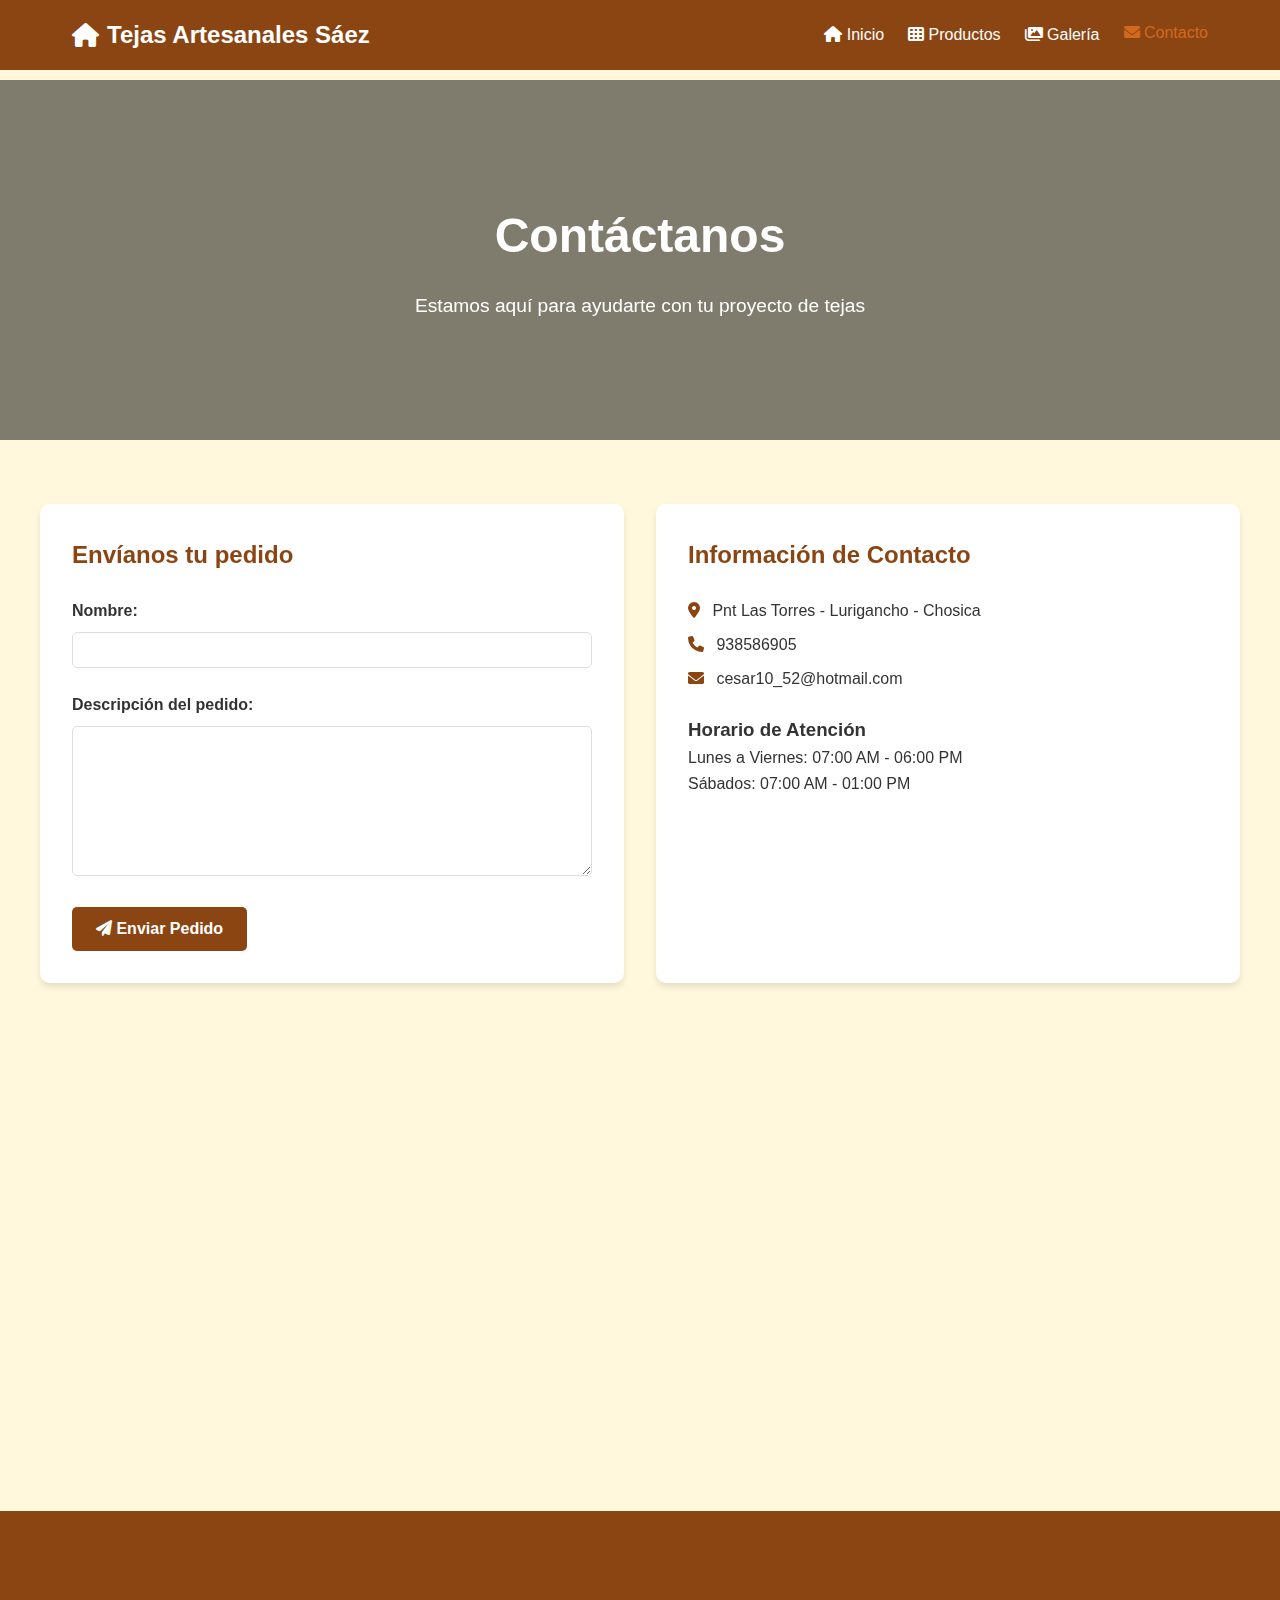
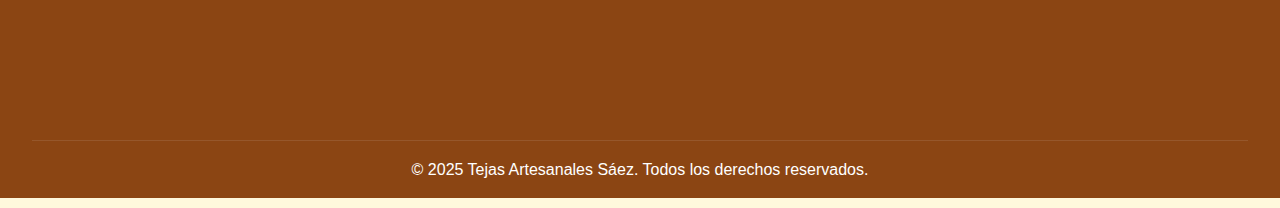
==== commit 71177f8d: "Actualización: Imágenes, videos y estilos mejorados" ====
--- a/contacto.html
+++ b/contacto.html
@@ -4,9 +4,706 @@
     <meta charset="UTF-8">
     <meta name="viewport" content="width=device-width, initial-scale=1.0">
     <title>Tejas Artesanales - Contacto</title>
-    <link rel="stylesheet" href="estilos.css">
+    <link rel="icon" href="imagenes/logo.png" type="image/png">
     <link rel="stylesheet" href="https://cdnjs.cloudflare.com/ajax/libs/font-awesome/6.0.0-beta3/css/all.min.css">
     <link href="https://unpkg.com/aos@2.3.1/dist/aos.css" rel="stylesheet">
+    <style>
+        :root {
+            --color-primario: #8B4513;
+            --color-secundario: #D2691E;
+            --color-fondo: #FFF8DC;
+            --color-texto: #333;
+            --fuente-principal: 'Segoe UI', Tahoma, Geneva, Verdana, sans-serif;
+        }
+
+        * {
+            margin: 0;
+            padding: 0;
+            box-sizing: border-box;
+        }
+
+        body {
+            font-family: var(--fuente-principal);
+            line-height: 1.6;
+            color: var(--color-texto);
+            background-color: var(--color-fondo);
+        }
+
+        header {
+            background-color: var(--color-primario);
+            padding: 1rem 0;
+            position: fixed;
+            width: 100%;
+            top: 0;
+            z-index: 1000;
+        }
+
+        nav {
+            display: flex;
+            justify-content: space-between;
+            align-items: center;
+            max-width: 1200px;
+            margin: 0 auto;
+            padding: 0 2rem;
+        }
+
+        .logo {
+            color: white;
+            font-size: 1.5rem;
+            font-weight: bold;
+            display: flex;
+            align-items: center;
+        }
+
+        .logo i {
+            margin-right: 0.5rem;
+        }
+
+        .menu {
+            display: flex;
+            list-style: none;
+        }
+
+        .menu li {
+            margin-left: 1.5rem;
+        }
+
+        .menu a {
+            color: white;
+            text-decoration: none;
+            font-weight: 500;
+            transition: color 0.3s ease;
+        }
+
+        .menu a:hover, .menu a.activo {
+            color: var(--color-secundario);
+        }
+
+        .menu-movil {
+            display: none;
+            color: white;
+            font-size: 1.5rem;
+            cursor: pointer;
+        }
+
+        main {
+            margin-top: 80px;
+        }
+
+        .contacto-hero {
+            background-image: url('https://source.unsplash.com/1600x900/?roof,tiles');
+            background-size: cover;
+            background-position: center;
+            height: 40vh;
+            display: flex;
+            align-items: center;
+            justify-content: center;
+            text-align: center;
+            color: white;
+            position: relative;
+        }
+
+        .contacto-hero::before {
+            content: '';
+            position: absolute;
+            top: 0;
+            left: 0;
+            right: 0;
+            bottom: 0;
+            background-color: rgba(0, 0, 0, 0.5);
+        }
+
+        .hero-content {
+            position: relative;
+            z-index: 1;
+        }
+
+        .hero-content h1 {
+            font-size: 3rem;
+            margin-bottom: 1rem;
+        }
+
+        .hero-content p {
+            font-size: 1.2rem;
+        }
+
+        .contacto-contenido {
+            padding: 4rem 2rem;
+        }
+
+        .container {
+            max-width: 1200px;
+            margin: 0 auto;
+        }
+
+        .contacto-grid {
+            display: grid;
+            grid-template-columns: repeat(auto-fit, minmax(300px, 1fr));
+            gap: 2rem;
+        }
+
+        .formulario-contacto, .info-contacto {
+            background-color: white;
+            padding: 2rem;
+            border-radius: 10px;
+            box-shadow: 0 4px 6px rgba(0, 0, 0, 0.1);
+        }
+
+        .formulario-contacto h2, .info-contacto h2 {
+            color: var(--color-primario);
+            margin-bottom: 1.5rem;
+        }
+
+        .campo-formulario {
+            margin-bottom: 1.5rem;
+        }
+
+        .campo-formulario label {
+            display: block;
+            margin-bottom: 0.5rem;
+            font-weight: bold;
+        }
+
+        .campo-formulario input,
+        .campo-formulario textarea {
+            width: 100%;
+            padding: 0.5rem;
+            border: 1px solid #ddd;
+            border-radius: 5px;
+            font-size: 1rem;
+        }
+
+        .campo-formulario textarea {
+            height: 150px;
+        }
+
+        .btn-principal {
+            background-color: var(--color-primario);
+            color: white;
+            padding: 0.8rem 1.5rem;
+            border: none;
+            border-radius: 5px;
+            font-size: 1rem;
+            cursor: pointer;
+            transition: background-color 0.3s ease;
+        }
+
+        .btn-principal:hover {
+            background-color: var(--color-secundario);
+        }
+
+        .info-contacto ul {
+            list-style: none;
+            margin-bottom: 1.5rem;
+        }
+
+        .info-contacto li {
+            margin-bottom: 0.5rem;
+        }
+
+        .info-contacto i {
+            color: var(--color-primario);
+            margin-right: 0.5rem;
+        }
+
+        .mapa {
+            padding: 2rem 0;
+        }
+
+        .map-container {
+            width: 100%;
+            height: 400px;
+            border-radius: 10px;
+            overflow: hidden;
+        }
+
+        .map-container iframe {
+            width: 100%;
+            height: 100%;
+            border: 0;
+        }
+
+        footer {
+            background-color: var(--color-primario);
+            color: white;
+            padding: 3rem 2rem 1rem;
+        }
+
+        .footer-contenido {
+            display: grid;
+            grid-template-columns: repeat(auto-fit, minmax(200px, 1fr));
+            gap: 2rem;
+            max-width: 1200px;
+            margin: 0 auto;
+        }
+
+        .footer-seccion h3 {
+            margin-bottom: 1rem;
+            font-size: 1.2rem;
+        }
+
+        .footer-seccion ul {
+            list-style: none;
+        }
+
+        .footer-seccion a {
+            color: white;
+            text-decoration: none;
+            transition: color 0.3s ease;
+        }
+
+        .footer-seccion a:hover {
+            color: var(--color-secundario);
+        }
+
+        .footer-inferior {
+            text-align: center;
+            margin-top: 2rem;
+            padding-top: 1rem;
+            border-top: 1px solid rgba(255, 255, 255, 0.1);
+        }
+
+        @media (max-width: 768px) {
+            .menu {
+                display: none;
+                flex-direction: column;
+                position: absolute;
+                top: 100%;
+                left: 0;
+                right: 0;
+                background-color: var(--color-primario);
+                padding: 1rem;
+            }
+
+            .menu.activo {
+                display: flex;
+            }
+
+            .menu li {
+                margin: 0.5rem 0;
+            }
+
+            .menu-movil {
+                display: block;
+            }
+
+            .contacto-hero h1 {
+                font-size: 2rem;
+            }
+
+            .contacto-hero p {
+                font-size: 1rem;
+            }
+        }
+        :root {
+            --color-primario: #8B4513;
+            --color-secundario: #D2691E;
+            --color-fondo: #FFF8DC;
+            --color-texto: #333;
+            --fuente-principal: 'Segoe UI', Tahoma, Geneva, Verdana, sans-serif;
+        }
+
+        * {
+            margin: 0;
+            padding: 0;
+            box-sizing: border-box;
+        }
+
+        body {
+            font-family: var(--fuente-principal);
+            line-height: 1.6;
+            color: var(--color-texto);
+            background-color: var(--color-fondo);
+            overflow-x: hidden;
+        }
+
+        .pantalla-bienvenida {
+            position: fixed;
+            top: 0;
+            left: 0;
+            width: 100%;
+            height: 100%;
+            background-color: var(--color-primario);
+            display: flex;
+            flex-direction: column;
+            justify-content: center;
+            align-items: center;
+            z-index: 9999;
+            transition: opacity 0.5s ease-out, transform 0.5s ease-out;
+        }
+
+        .pantalla-bienvenida h1 {
+            color: white;
+            font-size: 2.5rem;
+            margin-bottom: 1rem;
+            text-align: center;
+            padding: 0 20px;
+            opacity: 0;
+            transform: translateY(20px);
+            transition: opacity 0.5s ease-out, transform 0.5s ease-out;
+        }
+
+        .pantalla-bienvenida p {
+            color: white;
+            font-size: 1.2rem;
+            margin-bottom: 2rem;
+            text-align: center;
+            max-width: 80%;
+            padding: 0 20px;
+            opacity: 0;
+            transform: translateY(20px);
+            transition: opacity 0.5s ease-out 0.2s, transform 0.5s ease-out 0.2s;
+        }
+
+        .barra-progreso-contenedor {
+            width: 80%;
+            max-width: 300px;
+            background-color: rgba(255, 255, 255, 0.2);
+            border-radius: 10px;
+            padding: 3px;
+            margin-top: 20px;
+            opacity: 0;
+            transform: scaleX(0.8);
+            transition: opacity 0.5s ease-out 0.4s, transform 0.5s ease-out 0.4s;
+        }
+
+        .barra-progreso {
+            width: 0%;
+            height: 20px;
+            background-color: var(--color-secundario);
+            border-radius: 8px;
+            transition: width 0.3s ease-in-out;
+        }
+
+        .contenido-principal {
+            opacity: 0;
+            transition: opacity 0.5s ease-in-out;
+        }
+
+        header {
+            background-color: var(--color-primario);
+            padding: 1rem 0;
+            position: fixed;
+            width: 100%;
+            top: 0;
+            z-index: 1000;
+            transition: background-color 0.3s ease;
+        }
+
+        header.scrolled {
+            background-color: rgba(139, 69, 19, 0.9);
+        }
+
+        nav {
+            display: flex;
+            justify-content: space-between;
+            align-items: center;
+            max-width: 1200px;
+            margin: 0 auto;
+            padding: 0 2rem;
+        }
+
+        .logo {
+            color: white;
+            font-size: 1.5rem;
+            font-weight: bold;
+            display: flex;
+            align-items: center;
+            transition: transform 0.3s ease;
+        }
+
+        .logo:hover {
+            transform: scale(1.05);
+        }
+
+        .logo i {
+            margin-right: 0.5rem;
+        }
+
+        .menu {
+            display: flex;
+            list-style: none;
+        }
+
+        .menu li {
+            margin-left: 1.5rem;
+        }
+
+        .menu a {
+            color: white;
+            text-decoration: none;
+            font-weight: 500;
+            transition: color 0.3s ease, transform 0.3s ease;
+            display: inline-block;
+        }
+
+        .menu a:hover, .menu a.activo {
+            color: var(--color-secundario);
+            transform: translateY(-2px);
+        }
+
+        .menu-movil {
+            display: none;
+            color: white;
+            font-size: 1.5rem;
+            cursor: pointer;
+            transition: transform 0.3s ease;
+        }
+
+        .menu-movil:hover {
+            transform: scale(1.1);
+        }
+
+        main {
+            margin-top: 80px;
+        }
+
+        .hero {
+            background-image: url('https://source.unsplash.com/1600x900/?roof,tiles');
+            background-size: cover;
+            background-position: center;
+            height: 80vh;
+            display: flex;
+            align-items: center;
+            justify-content: center;
+            text-align: center;
+            color: white;
+            position: relative;
+            overflow: hidden;
+        }
+
+        .hero::before {
+            content: '';
+            position: absolute;
+            top: 0;
+            left: 0;
+            right: 0;
+            bottom: 0;
+            background-color: rgba(0, 0, 0, 0.5);
+            z-index: 1;
+        }
+
+        .hero-content {
+            position: relative;
+            z-index: 2;
+            opacity: 0;
+            transform: translateY(20px);
+            transition: opacity 0.5s ease-out, transform 0.5s ease-out;
+        }
+
+        .hero h1 {
+            font-size: 3rem;
+            margin-bottom: 1rem;
+            text-shadow: 2px 2px 4px rgba(0, 0, 0, 0.5);
+        }
+
+        .hero p {
+            font-size: 1.2rem;
+            margin-bottom: 2rem;
+            text-shadow: 1px 1px 2px rgba(0, 0, 0, 0.5);
+        }
+
+        .btn-principal, .btn-secundario {
+            display: inline-block;
+            padding: 0.8rem 1.5rem;
+            border-radius: 5px;
+            text-decoration: none;
+            font-weight: bold;
+            transition: background-color 0.3s ease, transform 0.3s ease, box-shadow 0.3s ease;
+        }
+
+        .btn-principal {
+            background-color: var(--color-primario);
+            color: white;
+        }
+
+        .btn-principal:hover {
+            background-color: var(--color-secundario);
+            transform: translateY(-3px);
+            box-shadow: 0 4px 6px rgba(0, 0, 0, 0.1);
+        }
+
+        .btn-secundario {
+            background-color: white;
+            color: var(--color-primario);
+        }
+
+        .btn-secundario:hover {
+            background-color: var(--color-secundario);
+            color: white;
+            transform: translateY(-3px);
+            box-shadow: 0 4px 6px rgba(0, 0, 0, 0.1);
+        }
+
+        .caracteristicas {
+            padding: 4rem 2rem;
+            background-color: white;
+        }
+
+        .caracteristicas h2 {
+            text-align: center;
+            margin-bottom: 3rem;
+            font-size: 2.5rem;
+            color: var(--color-primario);
+        }
+
+        .caracteristicas-grid {
+            display: grid;
+            grid-template-columns: repeat(auto-fit, minmax(250px, 1fr));
+            gap: 2rem;
+            max-width: 1200px;
+            margin: 0 auto;
+        }
+
+        .caracteristica {
+            text-align: center;
+            padding: 2rem;
+            background-color: #f9f9f9;
+            border-radius: 10px;
+            box-shadow: 0 4px 6px rgba(0, 0, 0, 0.1);
+            transition: transform 0.3s ease, box-shadow 0.3s ease;
+        }
+
+        .caracteristica:hover {
+            transform: translateY(-10px);
+            box-shadow: 0 6px 8px rgba(0, 0, 0, 0.15);
+        }
+
+        .caracteristica i {
+            font-size: 3rem;
+            color: var(--color-secundario);
+            margin-bottom: 1rem;
+            transition: transform 0.3s ease;
+        }
+
+        .caracteristica:hover i {
+            transform: scale(1.1);
+        }
+
+        .caracteristica h3 {
+            margin-bottom: 1rem;
+            color: var(--color-primario);
+        }
+
+        .cta {
+            background-color: var(--color-secundario);
+            color: white;
+            text-align: center;
+            padding: 4rem 2rem;
+            position: relative;
+            overflow: hidden;
+        }
+
+        .cta::before {
+            content: '';
+            position: absolute;
+            top: -50%;
+            left: -50%;
+            width: 200%;
+            height: 200%;
+            background: radial-gradient(circle, rgba(255,255,255,0.2) 0%, rgba(255,255,255,0) 70%);
+            transform: rotate(45deg);
+            transition: transform 0.5s ease;
+        }
+
+        .cta:hover::before {
+            transform: rotate(45deg) translate(50%, 50%);
+        }
+
+        .cta h2 {
+            font-size: 2.5rem;
+            margin-bottom: 1rem;
+            position: relative;
+            z-index: 1;
+        }
+
+        .cta p {
+            font-size: 1.2rem;
+            margin-bottom: 2rem;
+            position: relative;
+            z-index: 1;
+        }
+
+        footer {
+            background-color: var(--color-primario);
+            color: white;
+            padding: 3rem 2rem 1rem;
+        }
+
+        .footer-contenido {
+            display: grid;
+            grid-template-columns: repeat(auto-fit, minmax(200px, 1fr));
+            gap: 2rem;
+            max-width: 1200px;
+            margin: 0 auto;
+        }
+
+        .footer-seccion h3 {
+            margin-bottom: 1rem;
+            font-size: 1.2rem;
+        }
+
+        .footer-seccion ul {
+            list-style: none;
+        }
+
+        .footer-seccion a {
+            color: white;
+            text-decoration: none;
+            transition: color 0.3s ease, transform 0.3s ease;
+            display: inline-block;
+        }
+
+        .footer-seccion a:hover {
+            color: var(--color-secundario);
+            transform: translateX(5px);
+        }
+
+        .footer-inferior {
+            text-align: center;
+            margin-top: 2rem;
+            padding-top: 1rem;
+            border-top: 1px solid rgba(255, 255, 255, 0.1);
+        }
+
+        @media (max-width: 768px) {
+            .menu {
+                display: none;
+                flex-direction: column;
+                position: absolute;
+                top: 100%;
+                left: 0;
+                right: 0;
+                background-color: var(--color-primario);
+                padding: 1rem;
+                transition: transform 0.3s ease-out, opacity 0.3s ease-out;
+                transform: translateY(-10px);
+                opacity: 0;
+            }
+
+            .menu.activo {
+                display: flex;
+                transform: translateY(0);
+                opacity: 1;
+            }
+
+            .menu li {
+                margin: 0.5rem 0;
+            }
+
+            .menu-movil {
+                display: block;
+            }
+
+            .hero h1 {
+                font-size: 2rem;
+            }
+
+            .hero p {
+                font-size: 1rem;
+            }
+        }
+    </style>
 </head>
 <body>
     <header>
@@ -28,7 +725,7 @@
     </header>
 
     <main>
-        <section class="hero contacto-hero">
+        <section class="contacto-hero">
             <div class="hero-content" data-aos="fade-up">
                 <h1>Contáctanos</h1>
                 <p>Estamos aquí para ayudarte con tu proyecto de tejas</p>
@@ -39,25 +736,17 @@
             <div class="container">
                 <div class="contacto-grid">
                     <div class="formulario-contacto" data-aos="fade-right">
-                        <h2>Envíanos un mensaje</h2>
+                        <h2>Envíanos tu pedido</h2>
                         <form id="formulario-contacto">
                             <div class="campo-formulario">
                                 <label for="nombre">Nombre:</label>
                                 <input type="text" id="nombre" name="nombre" required>
                             </div>
                             <div class="campo-formulario">
-                                <label for="email">Email:</label>
-                                <input type="email" id="email" name="email" required>
+                                <label for="descripcion">Descripción del pedido:</label>
+                                <textarea id="descripcion" name="descripcion" required></textarea>
                             </div>
-                            <div class="campo-formulario">
-                                <label for="telefono">Teléfono:</label>
-                                <input type="tel" id="telefono" name="telefono">
-                            </div>
-                            <div class="campo-formulario">
-                                <label for="mensaje">Mensaje:</label>
-                                <textarea id="mensaje" name="mensaje" required></textarea>
-                            </div>
-                            <button type="submit" class="btn-principal"><i class="fas fa-paper-plane"></i> Enviar Mensaje</button>
+                            <button type="submit" class="btn-principal"><i class="fas fa-paper-plane"></i> Enviar Pedido</button>
                         </form>
                     </div>
                     <div class="info-contacto" data-aos="fade-left">
@@ -113,6 +802,65 @@
     </footer>
 
     <script src="https://unpkg.com/aos@2.3.1/dist/aos.js"></script>
-    <script src="script.js"></script>
+    <script>
+        // Inicializar AOS (Animate On Scroll)
+        AOS.init({
+            duration: 1000,
+            once: true
+        });
+
+        // Menú móvil
+        const menuMovil = document.querySelector('.menu-movil');
+        const menu = document.querySelector('.menu');
+
+        menuMovil.addEventListener('click', () => {
+            menu.classList.toggle('activo');
+        });
+
+        // Cerrar menú al hacer clic en un enlace
+        const enlaces = document.querySelectorAll('.menu a');
+        enlaces.forEach(enlace => {
+            enlace.addEventListener('click', () => {
+                menu.classList.remove('activo');
+            });
+        });
+
+        // Cambiar clase activa en el menú
+        const seccionActual = location.pathname.split("/").pop();
+        enlaces.forEach(enlace => {
+            if (enlace.getAttribute("href") === seccionActual) {
+                enlace.classList.add("activo");
+            }
+        });
+
+        // Manejar el envío del formulario
+        const formulario = document.getElementById('formulario-contacto');
+        formulario.addEventListener('submit', function(e) {
+            e.preventDefault();
+            const nombre = document.getElementById('nombre').value;
+            const descripcion = document.getElementById('descripcion').value;
+            const mensaje = `Nuevo pedido de ${nombre}: ${descripcion}`;
+            const numeroWhatsApp = '934498803';
+            const urlWhatsApp = `https://wa.me/${numeroWhatsApp}?text=${encodeURIComponent(mensaje)}`;
+            window.open(urlWhatsApp, '_blank');
+        });
+
+        // Efecto parallax en el hero de contacto
+        window.addEventListener('scroll', () => {
+            const hero = document.querySelector('.contacto-hero');
+            const scrollPosition = window.pageYOffset;
+            hero.style.backgroundPositionY = scrollPosition * 0.7 + 'px';
+        });
+
+        // Animación suave al hacer scroll
+        document.querySelectorAll('a[href^="#"]').forEach(anchor => {
+            anchor.addEventListener('click', function (e) {
+                e.preventDefault();
+                document.querySelector(this.getAttribute('href')).scrollIntoView({
+                    behavior: 'smooth'
+                });
+            });
+        });
+    </script>
 </body>
 </html>